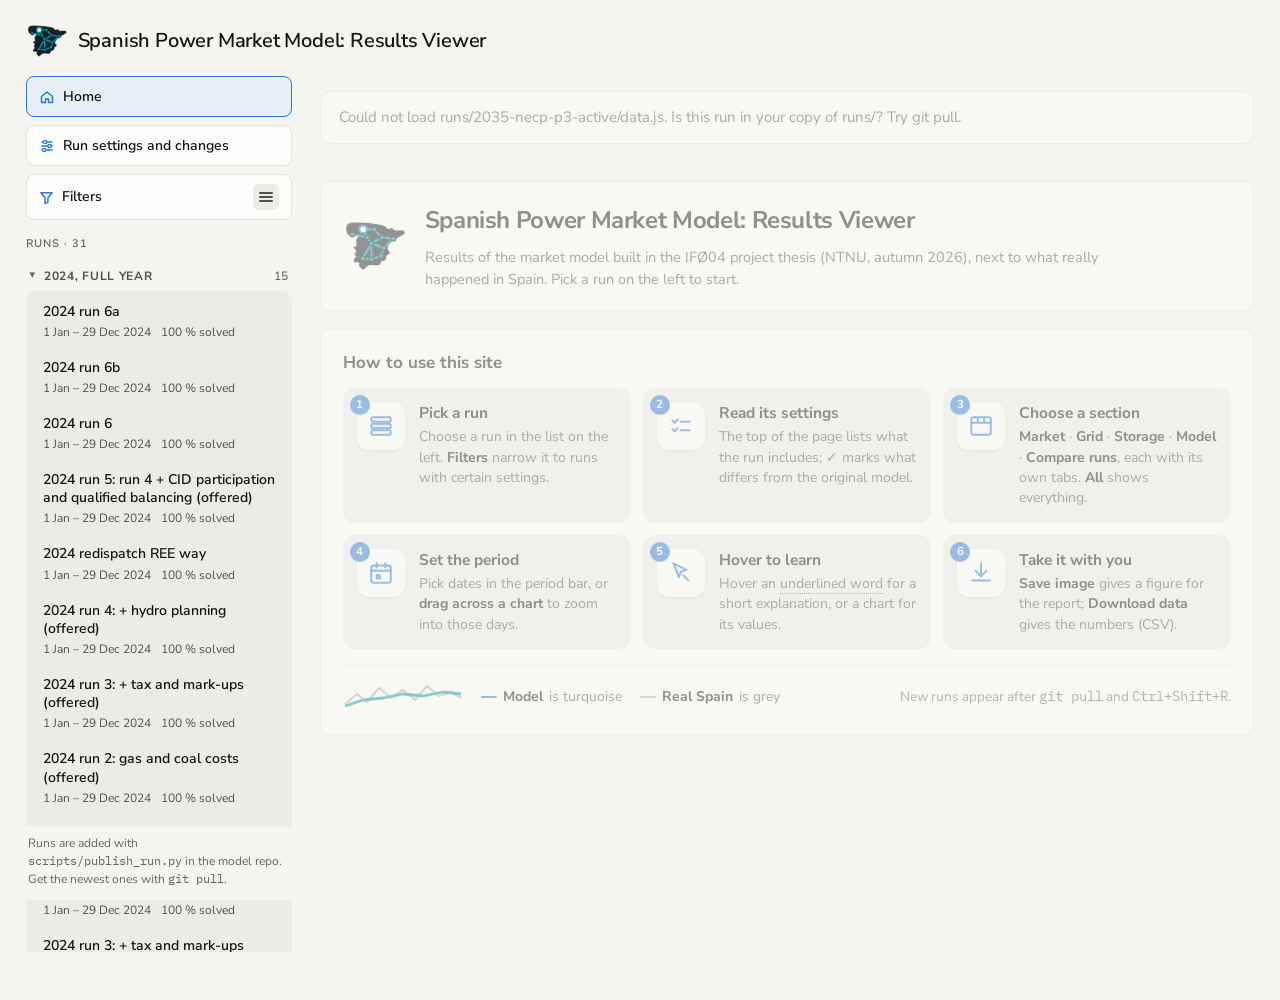
==== index.html @ ea1b5c65 "Balancing vs REE moves to Market > Balancing; the Grid tab becomes 'Redispatch vs REE' The section c" ====
<!doctype html>
<html lang="en">
<head>
<meta charset="utf-8">
<meta name="viewport" content="width=device-width, initial-scale=1, viewport-fit=cover">
<title>Spanish Power Market Model: Results Viewer</title>
<link rel="icon" type="image/svg+xml" href="logo.svg">
<link rel="preconnect" href="https://fonts.googleapis.com">
<link rel="preconnect" href="https://fonts.gstatic.com" crossorigin>
<link rel="stylesheet" href="https://fonts.googleapis.com/css2?family=IBM+Plex+Mono:wght@400;500&family=Nunito+Sans:wght@400;500;600;700&display=swap">
<link rel="stylesheet" href="viewer.css">
</head>
<body>
<div class="wrap">
  <header class="topbar">
    <h1><img class="logo" src="logo.svg" alt="" width="42" height="42">Spanish Power Market Model: Results Viewer</h1>
  </header>

  <div class="layout">
    <nav class="runs" aria-label="Runs">
      <button type="button" class="home-btn" id="home-btn" aria-pressed="false"><svg width="16" height="16" viewBox="0 0 16 16" aria-hidden="true"><path d="M2.5 7.5 8 3l5.5 4.5V13a.5.5 0 0 1-.5.5H9.5V10h-3v3.5H3a.5.5 0 0 1-.5-.5Z" fill="none" stroke="currentColor" stroke-width="1.5" stroke-linejoin="round"/></svg>Home</button>
      <button type="button" class="home-btn settings-link" id="settings-btn" aria-pressed="false"><svg width="16" height="16" viewBox="0 0 16 16" aria-hidden="true"><path d="M3 4h10M3 8h10M3 12h10" stroke="currentColor" stroke-width="1.5" stroke-linecap="round"/><circle cx="6" cy="4" r="1.6" fill="var(--surface)" stroke="currentColor" stroke-width="1.3"/><circle cx="10.5" cy="8" r="1.6" fill="var(--surface)" stroke="currentColor" stroke-width="1.3"/><circle cx="5" cy="12" r="1.6" fill="var(--surface)" stroke="currentColor" stroke-width="1.3"/></svg>Run settings and changes</button>
      <details class="run-filters" id="run-filters">
        <summary><span class="rf-icon" aria-hidden="true"><svg width="15" height="15" viewBox="0 0 16 16"><path d="M2 3h12l-4.5 5.5V13l-3 1.5V8.5Z" fill="none" stroke="currentColor" stroke-width="1.6" stroke-linejoin="round"/></svg></span><span class="rf-title">Filters</span><span class="rf-active" id="rf-active"></span><span class="rf-caret" aria-hidden="true"><svg width="18" height="18" viewBox="0 0 18 18"><path d="M3 5h12M3 9h12M3 13h12" stroke="currentColor" stroke-width="2" stroke-linecap="round"/></svg></span></summary>
        <div class="rf-body" id="rf-body"></div>
      </details>
      <h2>Runs · <span id="run-count"></span></h2>
      <div class="run-list" id="run-list"></div>
      <p class="hint">Runs are added with <span class="mono">scripts/publish_run.py</span> in the model repo. Get the newest ones with <span class="mono">git pull</span>.</p>
    </nav>

    <main class="report" id="report">
      <p class="status-note" id="status-note" hidden></p>
      <section class="home" id="home" hidden>
        <div class="card home-hero">
          <img src="logo.svg" alt="" width="64" height="64">
          <div>
            <h2>Spanish Power Market Model: Results Viewer</h2>
            <p>Results of the market model built in the IFØ04 project thesis (NTNU, autumn 2026), next to what really happened in Spain. Pick a run on the left to start.</p>
          </div>
        </div>

        <div class="card home-how">
          <h3>How to use this site</h3>
          <ol class="how-grid">
          <li class="how-step">
            <span class="how-ico"><svg width="26" height="26" viewBox="0 0 24 24" aria-hidden="true" fill="none" stroke="currentColor" stroke-width="1.8" stroke-linecap="round" stroke-linejoin="round"><rect x="3" y="4" width="18" height="4" rx="1.5"/><rect x="3" y="10" width="18" height="4" rx="1.5" fill="currentColor" fill-opacity=".18"/><rect x="3" y="16" width="18" height="4" rx="1.5"/></svg><b>1</b></span>
            <span class="how-txt"><b>Pick a run</b><span>Choose a run in the list on the left. <b>Filters</b> narrow it to runs with certain settings.</span></span>
          </li>
          <li class="how-step">
            <span class="how-ico"><svg width="26" height="26" viewBox="0 0 24 24" aria-hidden="true" fill="none" stroke="currentColor" stroke-width="1.8" stroke-linecap="round" stroke-linejoin="round"><path d="m4 7 2 2 3-3"/><path d="M12 8h8"/><path d="m4 15 2 2 3-3"/><path d="M12 16h8"/></svg><b>2</b></span>
            <span class="how-txt"><b>Read its settings</b><span>The top of the page lists what the run includes; ✓ marks what differs from the original model.</span></span>
          </li>
          <li class="how-step">
            <span class="how-ico"><svg width="26" height="26" viewBox="0 0 24 24" aria-hidden="true" fill="none" stroke="currentColor" stroke-width="1.8" stroke-linecap="round" stroke-linejoin="round"><rect x="3" y="4" width="18" height="16" rx="2"/><path d="M3 9h18"/><path d="M9 4v5"/><path d="M15 4v5"/></svg><b>3</b></span>
            <span class="how-txt"><b>Choose a section</b><span><b>Market</b> · <b>Grid</b> · <b>Storage</b> · <b>Model</b> · <b>Compare runs</b>, each with its own tabs. <b>All</b> shows everything.</span></span>
          </li>
          <li class="how-step">
            <span class="how-ico"><svg width="26" height="26" viewBox="0 0 24 24" aria-hidden="true" fill="none" stroke="currentColor" stroke-width="1.8" stroke-linecap="round" stroke-linejoin="round"><rect x="3" y="5" width="18" height="16" rx="2"/><path d="M3 10h18M8 3v4M16 3v4"/><path d="M8 14h3v3H8z" fill="currentColor" fill-opacity=".25"/></svg><b>4</b></span>
            <span class="how-txt"><b>Set the period</b><span>Pick dates in the period bar, or <b>drag across a chart</b> to zoom into those days.</span></span>
          </li>
          <li class="how-step">
            <span class="how-ico"><svg width="26" height="26" viewBox="0 0 24 24" aria-hidden="true" fill="none" stroke="currentColor" stroke-width="1.8" stroke-linecap="round" stroke-linejoin="round"><path d="M5 3l12 6-5 2-2 5z" fill="currentColor" fill-opacity=".18"/><path d="M14 14l5 5"/></svg><b>5</b></span>
            <span class="how-txt"><b>Hover to learn</b><span>Hover an <span class="term">underlined word</span> for a short explanation, or a chart for its values.</span></span>
          </li>
          <li class="how-step">
            <span class="how-ico"><svg width="26" height="26" viewBox="0 0 24 24" aria-hidden="true" fill="none" stroke="currentColor" stroke-width="1.8" stroke-linecap="round" stroke-linejoin="round"><path d="M12 3v12"/><path d="m7 10 5 5 5-5"/><path d="M4 19h16"/></svg><b>6</b></span>
            <span class="how-txt"><b>Take it with you</b><span><b>Save image</b> gives a figure for the report; <b>Download data</b> gives the numbers (CSV).</span></span>
          </li>
          </ol>
          <div class="how-foot">
            <div class="how-key">
              <svg width="120" height="34" viewBox="0 0 120 34" aria-hidden="true"><polyline points="2,24 14,14 24,22 36,8 48,18 60,10 72,20 84,6 96,16 108,12 118,18" fill="none" stroke="var(--real)" stroke-width="2.2" stroke-linejoin="round"/><polyline points="2,26 20,20 40,18 60,14 80,16 100,12 118,14" fill="none" stroke="var(--model)" stroke-width="2.8" stroke-linejoin="round"/></svg>
              <span><i class="sw-line" style="background:var(--model)"></i><b>Model</b> is turquoise</span>
              <span><i class="sw-line" style="background:var(--real)"></i><b>Real Spain</b> is grey</span>
            </div>
            <p class="how-new">New runs appear after <span class="mono">git pull</span> and <span class="mono">Ctrl+Shift+R</span>.</p>
          </div>
        </div>

      </section>
      <section class="settings-view" id="settings-view" hidden><iframe id="settings-frame" title="Run settings and changes"></iframe></section>
      <section class="card run-head" id="run-head"></section>
      <div class="sticky-bar">
        <nav class="tabs" aria-label="Report sections" id="tabs"></nav>
        <section class="period" id="period" aria-label="Time period shown"></section>
      </div>
      <section class="kpis" id="kpis" aria-label="Headline numbers" data-tabs="overview price mix status"></section>

      <section class="card" id="sec-price" role="tabpanel" data-tabs="overview price">
        <div class="sec-head">
          <div>
            <h3>Price</h3>
          </div>
          <div class="controls">
            <div class="seg show-toggle" role="group" aria-label="Lines shown" id="price-show"></div>
            <div class="seg" role="group" aria-label="Model market stage" id="price-stage"></div>
            <div class="seg" role="group" aria-label="Time resolution" id="price-res"></div>
          </div>
        </div>
        <div class="legend" id="price-legend"></div>
        <div class="chart" id="price-chart"></div>
        <p class="fineprint" id="price-note"></p>
      </section>

      <section class="card" id="sec-setter" role="tabpanel" data-tabs="overview price">
        <div class="sec-head">
          <div>
            <h3>Who sets the price</h3>
            <p>Share of the hours in which each type of plant was the marginal unit. Reservoir hydro sets it at its water value, storage at the value of its stored energy, the others at their bid (cost plus mark-up).</p>
          </div>
          <div class="controls">
            <div class="seg" role="group" aria-label="Market stage for the price setter" id="setter-stage"></div>
          </div>
        </div>
        <div class="table-wrap"><table id="setter-table"></table></div>
        <p class="fineprint" id="setter-note"></p>
      </section>

      <section class="card" id="sec-mix" role="tabpanel" data-tabs="overview mix">
        <div class="sec-head">
          <div>
            <h3>Generation mix</h3>
            <p>Energy per technology. Market stages are compared with OMIE's day-ahead programme (the plan), the redispatch with ENTSO-E's measured generation (what plants really produced). "Compare with" switches the real data.</p>
          </div>
          <div class="controls">
            <div class="seg" role="group" aria-label="Model stage for the mix" id="mix-stage"></div>
            <div class="seg" role="group" aria-label="Time resolution for the mix" id="mix-res"></div>
            <span class="ctl-label" id="mix-ref-label">Compare with</span>
            <div class="seg" role="group" aria-label="Real data to compare with" id="mix-ref"></div>
          </div>
        </div>
        <div class="mix-grid">
          <div>
            <div class="legend" id="stack-legend"></div>
            <div class="stack-pair">
              <div><div class="stack-title st-model" id="stack-model-title">Model</div><div class="chart" id="stack-model"></div></div>
              <div><div class="stack-title st-real" id="stack-real-title">Real</div><div class="chart" id="stack-real"></div></div>
            </div>
          </div>
          <div>
            <div class="table-wrap"><table id="mix-table"></table></div>
            <p class="fineprint" id="mix-note"></p>
          </div>
          <div>
            <div class="legend" id="mix-legend"></div>
            <div class="small-multiples" id="mix-sm"></div>
          </div>
        </div>
      </section>

      <section class="card" id="sec-status" role="tabpanel" data-tabs="overview status">
        <div class="sec-head">
          <div>
            <h3>Redispatch: hours that did not solve</h3>
            <p>Every hour where the redispatch found no solution, with why it stopped and what the market looked like in that hour. Click a row to see the grid in that hour.</p>
          </div>
        </div>
        <div class="status-grid">
          <div id="fail-list"></div>
          <div class="rate-list" id="rates"></div>
        </div>
      </section>

      <section class="card" id="sec-esios-intro" data-real role="tabpanel" data-tabs="overview esios">
        <div class="sec-head">
          <div>
            <h3 class="pv-title">REE (e·sios): what the grid operator really did</h3>
            <p>Red Eléctrica's own data for the stage after the market, from its e·sios platform: redispatch for grid security, the real counterpart of the model's redispatch. The balancing markets are compared under Market → Balancing. Spanish peninsula, 2024; the data is downloaded with esios_download/fetch_esios.py (model repo) and built into reference/esios_2024.js by tools/build_esios.py.</p>
          </div>
        </div>
      </section>

      <section class="card" id="sec-rd" data-real role="tabpanel" data-tabs="overview esios">
        <div class="sec-head">
          <div>
            <h3>Redispatch: model vs what REE really did</h3>
            <p>How much the grid stage turned plants up and down, next to REE's own redispatch for grid security (e·sios). REE acts on the day-ahead programme and starts plants, mostly gas, where the grid needs them; the model acts on its balancing schedule.</p>
          </div>
        </div>
        <div class="legend" id="rd-legend"></div>
        <div id="rd-charts"></div>
        <div class="table-wrap pv-gap"><table id="rd-table"></table></div>
        <p class="fineprint" id="rd-cost-note"></p>
        <h4 class="rd-h4">Extra cost of redispatch</h4>
        <div class="chart" id="rd-cost-chart"></div>
        <h4 class="rd-h4">Why the difference?</h4>
        <div id="rd-why"></div>
        <p class="fineprint" id="rd-why-note"></p>
        <p class="fineprint">Pooled to match the model's single redispatch stage: REE's technical constraints after the day-ahead market (phase I turns plants up or down for grid security, phase II rebalances) plus real-time constraints, Spanish peninsula, from e·sios (volumes 701–704, 720, 721; costs 1373–1376, 1723, 1724). REE pays what goes up its own bid including start-up costs, and refunds what goes down at its bid or the day-ahead price (P.O. 3.2, P.O. 14.4); the cost is the extra cost over the market, paid by consumers. Model: redispatch minus balancing over all units except the border flows, valued at the model's marginal costs; it includes grid losses, and failed redispatch hours have no value.</p>
      </section>

      <section class="card" id="sec-grid" role="tabpanel" data-tabs="overview grid">
        <div class="sec-head">
          <div>
            <h3>Grid: how full each line is</h3>
            <p>Every line in the model's grid, drawn straight between its substations and coloured by its loading in the redispatch. Thick lines are 400 kV, thin lines 220 kV and below, dashed lines go to France or Portugal, squares are transformers. Use "Show" to pick what is drawn.</p>
          </div>
          <div class="controls">
            <div class="seg" role="group" aria-label="What the colour shows" id="grid-mode"></div>
            <span class="ctl-label">Map</span>
            <div class="seg" role="group" aria-label="Map style" id="grid-style"></div>
          </div>
        </div>
        <div class="grid-hour" id="grid-hour" hidden></div>
        <div class="map-search"><input type="search" id="grid-search" list="grid-search-list" autocomplete="off" placeholder="Search a line, transformer or substation, e.g. TR_65a15878 or ES00744" aria-label="Search lines, transformers and substations"><datalist id="grid-search-list"></datalist></div>
        <div class="legend" id="grid-legend"></div>
        <div class="grid-wrap">
          <div>
            <div class="map" id="grid-map"></div>
            <p class="map-hint">Drag to move. Zoom with + and −, a double-click, or Ctrl + scroll. Hover a line for details.</p>
          </div>
          <div class="grid-side">
            <h4 id="grid-top-title">Most loaded</h4>
            <div class="table-wrap"><table id="grid-top"></table></div>
          </div>
        </div>
        <div class="grid-table">
          <div class="gt-head"><h4>Lines and transformers</h4><span id="grid-table-count"></span></div>
          <div class="table-wrap gt-scroll"><table id="grid-table"></table></div>
          <p class="map-hint">Click a column to sort, a row to show it on the map. The list follows the Show buttons and the search box.</p>
        </div>
        <p class="fineprint">Basemap: Natural Earth (outlines, shaded relief, public domain) and es-atlas (communities, provinces). Loading is the flow divided by the line's limit in the model. Where a corridor has several circuits, the most loaded circuit counts. Hours where the redispatch failed have no flows and are left out of the maximum and the hour counts.</p>
      </section>

      <section class="card" id="sec-plants" role="tabpanel" data-tabs="overview plants">
        <div class="sec-head">
          <div>
            <h3>Power plants</h3>
            <p>Every real power plant in the model at its substation, coloured by fuel. Units of the same fuel at one substation are one circle; the circle's area shows the MW you pick.</p>
          </div>
          <div class="controls">
            <div class="seg" role="group" aria-label="What the circle size shows" id="plant-size"></div>
            <div class="seg" role="group" aria-label="Period or one hour" id="plant-time"></div>
            <span class="ctl-label">Map</span>
            <div class="seg" role="group" aria-label="Map style" id="plant-style"></div>
          </div>
        </div>
        <div class="grid-hour" id="plant-hour" hidden></div>
        <div class="map-search"><input type="search" id="plant-search" list="plant-search-list" autocomplete="off" placeholder="Search a plant or substation, e.g. Almaraz or Aboño" aria-label="Search power plants"><datalist id="plant-search-list"></datalist></div>
        <div class="legend" id="plant-legend"></div>
        <div class="grid-wrap">
          <div>
            <div class="map" id="plant-map"></div>
            <p class="map-hint">Click a fuel above to hide or show it. Drag to move; zoom with + and −, a double-click, or Ctrl + scroll.</p>
          </div>
          <div class="grid-side">
            <h4 id="plant-top-title">Largest plants</h4>
            <div class="table-wrap"><table id="plant-top"></table></div>
          </div>
        </div>
        <p class="fineprint">Real vs model uses ENTSO-E's measured output per unit, matched to the model's plants in <code>entsoe_unit_crosswalk.csv</code>; plants ENTSO-E reports only in part are left out. Output and change are from the redispatch; "Redispatch change" is redispatch output minus balancing output, so it shows what the grid stage changed. Hydro includes pumped storage (pumping is not counted as output). Not shown: the model's industrial CHP, waste and mini-hydro blocks (spread over 100 substations, so not at real locations). Failed redispatch hours are left out of averages.</p>
      </section>

      <section class="card" id="sec-flex" role="tabpanel" data-tabs="overview flex">
        <div class="sec-head">
          <div>
            <h3>Trading margin: what a storage unit could earn on this run's prices</h3>
            <p>For every day, the best plan for one storage unit that charges in the cheapest hours and discharges in the most expensive ones, worked out on this run's model day-ahead price or, if you pick it, OMIE's real one for the same days. It is an upper bound for that price: the unit knows the whole day's prices in advance, does not move the price and trades the day-ahead only. Whether that margin pays for building the unit is on the Investment case tab.</p>
          </div>
          <div class="controls">
            <div class="seg" role="group" aria-label="Prices" id="flex-prices"></div>
            <div class="seg" role="group" aria-label="Storage unit" id="flex-asset"></div>
          </div>
        </div>
        <div class="flex-params" id="flex-params"></div>
        <div class="kpis flex-kpis" id="flex-kpis"></div>
        <p class="flex-margin" id="flex-margin"></p>
        <h4 class="flex-h4" id="flex-price-h">Model price and when the unit trades</h4>
        <div class="legend" id="flex-price-legend"></div>
        <div class="chart" id="flex-price-chart"></div>
        <h4 class="flex-h4">Trading margin per day</h4>
        <div class="legend" id="flex-legend"></div>
        <div class="chart" id="flex-chart"></div>
        <h4 class="flex-h4">When it charges and discharges</h4>
        <p class="fineprint flex-sub">Share of days the unit charges (below the line) or discharges (above) in each hour of the day.</p>
        <div class="flex-profiles" id="flex-profiles"></div>
        <h4 class="flex-h4">Per month</h4>
        <div class="table-wrap"><table id="flex-table"></table></div>
        <h4 class="flex-h4">How it decides</h4>
        <div class="flex-explain" id="flex-explain"></div>
        <h4 class="flex-h4">What the settings mean</h4>
        <div class="flex-terms" id="flex-terms"></div>
        <p class="fineprint" id="flex-note"></p>
      </section>

      <section class="card" id="sec-invest" role="tabpanel" data-tabs="overview invest">
        <div class="sec-head">
          <div>
            <h3>Investment case: does the trading margin pay for building it?</h3>
            <p>The trading margin from the Trading margin tab, set against what the unit costs to build (CAPEX) and to run (OPEX) over its lifetime.</p>
          </div>
          <div class="controls">
            <div class="seg" role="group" aria-label="Prices" id="invest-prices"></div>
            <div class="seg" role="group" aria-label="Storage unit" id="invest-asset"></div>
          </div>
        </div>
        <p class="invest-unit" id="invest-unit"></p>
        <p class="flex-margin"><b>Where the costs come from.</b> TES: PNNL's 2022 storage cost report (molten salt with an electric heater and a steam cycle, 2021 dollars at 0.924 €/$), without a new turbine since Soto de Ribera has one; refurbishing the old turbine is not included (fixed sum 0). Real check: Project Alba in Chile (AES Andes) turns a 560 MW coal plant into molten-salt storage for US$450 M, about two-thirds of this per kW out. Battery: still made-up placeholders. The trading margin of this run's year is assumed to repeat every year of the lifetime (changed by "Margin change" if set).</p>
        <div id="npv-plant"></div>
        <div class="npv-inputs" id="npv-inputs"></div>
        <div class="kpis npv-kpis" id="npv-kpis"></div>
        <p class="npv-cash" id="npv-cash"></p>
        <p class="fineprint flex-sub">Money in or out so far, discounted to today: the investment in year 0, then each year's cash (trading margin − fixed OPEX − variable OPEX). Where it crosses zero, the investment is paid back.</p>
        <div id="npv-chart"></div>
      </section>

      <section class="card" id="sec-compare" role="tabpanel" data-tabs="overview compare">
        <div class="sec-head">
          <div>
            <h3>Compare two runs</h3>
            <p>The run you are viewing (A) next to a second run (B) of your choice, on the days both have. Use the period bar above to look at fewer days.</p>
          </div>
        </div>
        <div class="cmp-pick" id="cmp-pick"></div>
        <div id="cmp-body"></div>
      </section>

      <section class="card" id="sec-trading" role="tabpanel" data-tabs="overview trading">
        <div class="sec-head">
          <div>
            <h3>Traded volume per market stage: model vs real</h3>
            <p>How much is traded after the day-ahead market, stage by stage, in the model and in real Spain. The model trades when a forecast changes; real traders also re-shuffle portfolios and trade on price, which the model has no reason to do.</p>
          </div>
          <div class="controls">
            <div class="seg" role="group" aria-label="Time resolution for the traded volume" id="trade-res"></div>
          </div>
        </div>
        <div class="table-wrap"><table id="pv-traded" class="pv-book"></table></div>
        <p class="fineprint" id="pv-traded-cap"></p>
        <div class="legend pv-gap" id="trade-legend"></div>
        <div class="small-multiples" id="trade-sm"></div>
        <p class="fineprint" id="trade-note"></p>
      </section>

      <section class="card" id="sec-ledger" role="tabpanel" data-tabs="overview balancing">
        <div class="sec-head">
          <div>
            <h3>Balancing: who left the gap, and who covered it</h3>
            <p>After the last trading stage (CID), wind, solar and demand still miss their plan; the balancing stage (BAL) makes other plants cover the gap. In the model only these three sources miss their plan, each with one national forecast change shared by all its units, and plants always follow their schedule. Pick a day, then click an hour to see which plants covered it.</p>
          </div>
        </div>
        <div id="led-body"></div>
      </section>

      <section class="card" id="sec-bal" data-real role="tabpanel" data-tabs="overview balancing">
        <div class="sec-head">
          <div>
            <h3>Balancing: the model's BAL stage vs REE's balancing markets</h3>
            <p>The model's balancing price next to REE's balancing energy prices, and how much balancing energy REE used. Spain has no single balancing price: RR (replacement reserve) is the hourly market closest to the model's BAL stage; aFRR is the automatic reserve.</p>
          </div>
        </div>
        <div class="legend" id="bal-legend"></div>
        <div class="chart" id="bal-chart"></div>
        <div class="legend pv-gap" id="bal-vol-legend"><span><i class="sw-line" style="background:var(--real)"></i>REE (aFRR + mFRR + RR)</span><span><i class="sw-line" style="background:var(--model)"></i>Model, balancing stage</span></div>
        <div id="bal-vol"></div>
        <div class="table-wrap pv-gap"><table id="bal-table"></table></div>
        <div class="table-wrap pv-gap"><table id="imb-table"></table></div>
        <p class="fineprint">REE: e·sios indicators 680–683 (aFRR), 10394/10395 and 676/677 (mFRR; 10386/10387 in December), 1782–1784 (RR), 1338 (net imbalance). Prices are averaged over the hours with activation. Model: the balancing stage's change from the continuous intraday schedule, and the forecast change (load − wind − solar) it covers.</p>
      </section>

      <section class="card" id="sec-stages" role="tabpanel" data-tabs="overview stages">
        <div class="sec-head">
          <div>
            <h3 class="pv-title">Market stages: the model next to the PowerVision paper</h3>
            <p>The overview the PowerVision paper (Koks et al., 2026) gives for Norway, filled in for this model of Spain. Each figure and table keeps the paper's number, so they can be read side by side. These facts are the same for every run, except the order of the market stages and the model version under Model structure, which follow the run you picked. The traded volume per stage (the paper's Table 4) is on the Traded volume tab.</p>
          </div>
        </div>
        <div class="pv-block">
          <h4>Model structure</h4>
          <figure class="pv-fig"><div class="pv-svg-wrap" id="pv-structure"></div><figcaption id="pv-structure-cap"></figcaption></figure>
          <h4 class="pv-gap">Order of the market stages: stage by stage or day by day</h4>
          <figure class="pv-fig"><div class="pv-svg-wrap" id="pv-order"></div><figcaption id="pv-order-cap"></figcaption></figure>
          <dl class="facts pv-gap" id="pv-version"></dl>
        </div>
        <div class="pv-block">
          <h4>Market stages and gate closure</h4>
          <figure class="pv-fig"><div class="table-wrap"><table id="pv-gates" class="pv-book"></table></div><figcaption id="pv-gates-cap"></figcaption></figure>
        </div>
        <div class="pv-block">
          <h4>Wind, solar and load</h4>
          <figure class="pv-fig"><div class="table-wrap"><table id="pv-capacity" class="pv-book"></table></div><figcaption id="pv-capacity-cap"></figcaption></figure>
        </div>
        <div class="pv-block">
          <h4>Data sources and processing</h4>
          <figure class="pv-fig"><div id="pv-sources"></div><figcaption id="pv-sources-cap"></figcaption></figure>
        </div>
        <div class="pv-block">
          <h4>Line and transformer assumptions</h4>
          <figure class="pv-fig"><div class="table-wrap"><table id="pv-lines" class="pv-book"></table></div>
            <div class="table-wrap pv-gap"><table id="pv-trafos" class="pv-book"></table></div><figcaption id="pv-lines-cap"></figcaption></figure>
        </div>
      </section>

    </main>
  </div>
</div>
<!-- map background, the list of published runs, then the viewer itself -->
<script src="reference/basemap.js"></script>
<script src="reference/model_facts.js"></script>
<script src="reference/esios_2024.js"></script>
<script src="reference/price_setter_2024.js"></script>
<script src="runs/manifest.js"></script>
<script src="viewer.js"></script>
</body>
</html>
---- viewer.css ----
/* Results viewer for the Spain power-market model. Tokens first, light and dark. */
html, body { margin: 0; }
[hidden] { display: none !important; }
img { max-width: 100%; }
/* Layout: run list on the left, the selected run's report on the right; stacks to one column on phones.
   Model = blue, real (OMIE) = neutral ink, failed AC hours = status red. */
:root {
  --page: #f4f4f1;
  --surface: #fcfcfb;
  --surface-2: #ecebe6;
  --ink: #141413;
  --ink-2: #52514e;
  --muted: #66645e;
  --grid: #ecebe5;
  --axis: #c3c2b7;
  --hair: rgba(11, 11, 11, 0.10);
  --model: #0097a7;   /* model results: turquoise, unlike any plant-type colour */
  --real: #b3b2ac;
  --accent: #2a78d6;  /* links, focus and the open tab */
  --critical: #d03b3b;
  --good: #0c7a0c;
  --cell-ok: #d9d8d1;
  --note-bg: #fbf1d9;
  --note-ink: #6b4a00;
  --sel-bg: #141413;
  --sel-ink: #fcfcfb;
  --cat-1: #2a78d6; --cat-2: #eb6834; --cat-3: #1baf7a; --cat-4: #eda100;
  --cat-5: #e87ba4; --cat-6: #008300; --cat-7: #4a3aa7; --cat-8: #e34948;
  --ld-0: #d6d5ce; --ld-1: #9ec5f4; --ld-2: #5598e7; --ld-3: #256abf; --ld-4: #0d366b;
  --land: #ecebe5; --coast: #c9c8c0; --sea: #f7f8f9;
  --mp-sea: #e3edf3; --mp-land: #faf9f4; --mp-land2: #eeede7; --mp-coast: #a7b7c0; --mp-reg: #8e8b82;
  --mp-prov: #d6d3ca; --mp-label: #4f4c46; --mp-halo: #faf9f4; --mp-tsea: #d3e4ec; --mp-tland: #eef0e0;
  --relief-blend: multiply; --relief-op: 0.85; --soto: #c2410c; --mp-sel: #141413;
  --buy: #0f8f86; --sell: #c2410c;   /* storage: charges (buys) and discharges (sells); blue stays the model */
  --font-ui: "Avenir Next", Avenir, "Nunito Sans", system-ui, -apple-system, "Segoe UI", sans-serif;   /* Avenir where installed (Mac); Nunito Sans (Google Fonts) is the free stand-in */
  --font-mono: "IBM Plex Mono", ui-monospace, Consolas, monospace;
}
@media (prefers-color-scheme: dark) {
  :root:not([data-theme="light"]) {
    --page: #0f0f0e; --surface: #1a1a19; --surface-2: #262624; --ink: #f2f1ec; --ink-2: #c3c2b7;
    --muted: #a3a19a; --grid: #262624; --axis: #4a4944; --hair: rgba(255, 255, 255, 0.10);
    --model: #26c6da; --real: #75746e; --accent: #3987e5; --critical: #d03b3b; --good: #0ca30c; --cell-ok: #34342f;
    --note-bg: #33290f; --note-ink: #f0c96e; --sel-bg: #f2f1ec; --sel-ink: #141413;
    --cat-1: #3987e5; --cat-2: #d95926; --cat-3: #199e70; --cat-4: #c98500;
    --cat-5: #d55181; --cat-6: #008300; --cat-7: #9085e9; --cat-8: #e66767;
    --ld-0: #3d3d39; --ld-1: #1c5cab; --ld-2: #3987e5; --ld-3: #86b6ef; --ld-4: #cde2fb;
    --land: #22221f; --coast: #3e3d39; --sea: #161615;
    --mp-sea: #121a1f; --mp-land: #212426; --mp-land2: #1a1c1e; --mp-coast: #3a4a52; --mp-reg: #626a70;
    --mp-prov: #33393d; --mp-label: #c3cad0; --mp-halo: #15191b; --mp-tsea: #0f171c; --mp-tland: #262922;
    --relief-blend: overlay; --relief-op: 0.75; --soto: #fb923c; --mp-sel: #f2f1ec; --buy: #2bb3a8; --sell: #fb923c;
    color-scheme: dark;
  }
}
:root[data-theme="dark"] {
  --page: #0f0f0e; --surface: #1a1a19; --surface-2: #262624; --ink: #f2f1ec; --ink-2: #c3c2b7;
  --muted: #a3a19a; --grid: #262624; --axis: #4a4944; --hair: rgba(255, 255, 255, 0.10);
  --model: #26c6da; --real: #75746e; --accent: #3987e5; --critical: #d03b3b; --good: #0ca30c; --cell-ok: #34342f;
  --note-bg: #33290f; --note-ink: #f0c96e; --sel-bg: #f2f1ec; --sel-ink: #141413;
  --cat-1: #3987e5; --cat-2: #d95926; --cat-3: #199e70; --cat-4: #c98500;
  --cat-5: #d55181; --cat-6: #008300; --cat-7: #9085e9; --cat-8: #e66767;
  --ld-0: #3d3d39; --ld-1: #1c5cab; --ld-2: #3987e5; --ld-3: #86b6ef; --ld-4: #cde2fb;
  --land: #22221f; --coast: #3e3d39; --sea: #161615;
  --mp-sea: #121a1f; --mp-land: #212426; --mp-land2: #1a1c1e; --mp-coast: #3a4a52; --mp-reg: #626a70;
  --mp-prov: #33393d; --mp-label: #c3cad0; --mp-halo: #15191b; --mp-tsea: #0f171c; --mp-tland: #262922;
  --relief-blend: overlay; --relief-op: 0.75; --soto: #fb923c; --mp-sel: #f2f1ec; --buy: #2bb3a8; --sell: #fb923c;
  color-scheme: dark;
}

* { box-sizing: border-box; }
body { background: var(--page); color: var(--ink); font-family: var(--font-ui); font-size: 15px; line-height: 1.5; }
/* full window width; charts redraw to the new width (ResizeObserver in viewer.js) */
.wrap { margin: 0 auto; padding-inline: clamp(16px, 2vw, 40px); padding-block: 20px 48px; }
h1, h2, h3 { text-wrap: balance; margin: 0; }
.mono { font-family: var(--font-mono); }
button { font: inherit; color: inherit; }
:focus-visible { outline: 2px solid var(--accent); outline-offset: 2px; }

.topbar { display: flex; flex-wrap: wrap; align-items: baseline; gap: 8px 14px; margin-bottom: 14px; }
.topbar h1 { display: flex; align-items: center; gap: 10px; font-size: 20px; font-weight: 600; letter-spacing: -0.01em; }
.topbar .logo { flex: none; display: block; }
.topbar .sub { color: var(--ink-2); }
.draft-chip { font-size: 11px; font-weight: 600; letter-spacing: 0.08em; text-transform: uppercase; padding: 2px 8px; border-radius: 4px; background: var(--note-bg); color: var(--note-ink); }
.draft-note { background: var(--note-bg); color: var(--note-ink); border-radius: 6px; padding: 10px 14px; margin-bottom: 20px; max-width: 80ch; }

.layout { display: grid; grid-template-columns: 270px minmax(0, 1fr); gap: 24px; align-items: start; }
/* the run list stays on screen while the report scrolls */
.layout > .runs { position: sticky; top: 12px; max-height: calc(100vh - 24px); overflow-y: auto; padding-right: 4px; padding-bottom: 130px; scrollbar-width: thin; }
@media (max-width: 860px) { .layout { grid-template-columns: minmax(0, 1fr); } .layout > .runs { position: static; max-height: 45vh; padding-bottom: 0; } .runs .hint { position: static !important; width: auto !important; } }

/* run list */
.runs h2 { font-size: 11px; font-weight: 600; letter-spacing: 0.08em; text-transform: uppercase; color: var(--muted); margin-bottom: 8px; }
.run-list { display: grid; gap: 10px; }
/* a folding group of runs; the open run is a white box with a blue bar, like the open tab */
.run-group summary { display: flex; align-items: center; gap: 8px; cursor: pointer; list-style: none; padding: 6px 4px;
  font-size: 12px; font-weight: 700; letter-spacing: 0.06em; text-transform: uppercase; color: var(--ink-2); }
.run-group summary::-webkit-details-marker { display: none; }
.run-group summary::before { content: "▸"; font-size: 11px; color: var(--muted); }
.run-group[open] summary::before { content: "▾"; }
.run-group .rg-n { margin-left: auto; font-weight: 500; letter-spacing: 0; color: var(--muted); }
.rg-list { display: grid; gap: 2px; padding: 4px; border-radius: 10px; background: var(--surface-2); }
.run-item { text-align: left; width: 100%; background: transparent; border: 1px solid transparent; border-left: 3px solid transparent; border-radius: 7px;
  padding: 7px 10px; cursor: pointer; display: grid; gap: 2px; }
.run-item:hover { background: color-mix(in srgb, var(--surface) 60%, transparent); }
.run-item[aria-current="true"] { background: var(--surface); border-color: var(--hair); border-left-color: var(--accent); box-shadow: 0 1px 3px rgba(0, 0, 0, 0.12); }
.run-item[aria-current="true"] .meter { background: rgba(127, 127, 127, 0.35); }
.run-item[aria-current="true"] .meter span { background: var(--sel-ink); }
.run-item:disabled { cursor: default; opacity: 0.6; border-style: dashed; background: transparent; }
.ri-name { font-weight: 600; font-size: 14px; line-height: 1.3; }
.ri-meta { font-size: 12px; color: var(--ink-2); display: flex; flex-wrap: wrap; gap: 2px 10px; }
.meter { height: 4px; border-radius: 2px; background: var(--surface-2); overflow: hidden; }
.meter span { display: block; height: 100%; background: var(--ink-2); border-radius: 2px; }
/* Home button above Filters */
.home-btn { display: flex; align-items: center; gap: 8px; width: 100%; margin-bottom: 8px; padding: 9px 12px; border: 1px solid var(--hair);
  border-radius: 8px; background: var(--surface); font-size: 14px; font-weight: 600; cursor: pointer; color: var(--ink); text-align: left; }
.home-btn svg { color: var(--accent); }
.home-btn:hover { background: var(--surface-2); }
.report.settings-on > :not(#settings-view):not(#status-note) { display: none !important; }
.settings-view { min-width: 0; }
.settings-view iframe { display: block; width: 100%; min-height: 70vh; border: 0; background: transparent; }
.home-btn[aria-pressed="true"] { border-color: var(--accent); background: color-mix(in srgb, var(--accent) 10%, var(--surface)); }
/* the home page replaces the run report while it is open */
.report.home-on > :not(#home):not(#status-note) { display: none !important; }
.home { display: grid; gap: 18px; }
.home-hero { display: flex; align-items: center; gap: 18px; }
.home-hero h2 { font-size: 24px; font-weight: 700; letter-spacing: -0.015em; }
.home-hero p { margin: 4px 0 0; color: var(--ink-2); max-width: 75ch; }
.home h3 { font-size: 17px; font-weight: 700; margin-bottom: 6px; }
.home p { margin: 8px 0 0; color: var(--ink-2); font-size: 14.5px; line-height: 1.55; }
.home b { color: var(--ink); }
/* how-to steps: numbered tiles with an icon each */
.how-grid { list-style: none; margin: 12px 0 0; padding: 0; display: grid; grid-template-columns: repeat(3, minmax(0, 1fr)); gap: 12px; }
@media (max-width: 1100px) { .how-grid { grid-template-columns: repeat(2, minmax(0, 1fr)); } }
@media (max-width: 640px) { .how-grid { grid-template-columns: minmax(0, 1fr); } }
.how-step { display: flex; gap: 14px; align-items: flex-start; padding: 14px; border-radius: 12px; background: var(--surface-2); }
.how-ico { position: relative; flex: none; display: grid; place-items: center; width: 48px; height: 48px; border-radius: 12px;
  background: var(--surface); color: var(--accent); box-shadow: 0 1px 3px rgba(0, 0, 0, 0.10); }
.how-ico b { position: absolute; top: -7px; left: -7px; display: grid; place-items: center; width: 20px; height: 20px; border-radius: 50%;
  background: var(--accent); color: #fff; font-size: 11.5px; font-weight: 700; }
.how-txt { display: grid; gap: 3px; font-size: 14px; line-height: 1.45; color: var(--ink-2); }
.how-txt > b { font-size: 15.5px; color: var(--ink); }
.how-foot { display: flex; flex-wrap: wrap; align-items: center; justify-content: space-between; gap: 10px 24px; margin-top: 16px; padding-top: 14px; border-top: 1px solid var(--grid); }
.how-key { display: flex; flex-wrap: wrap; align-items: center; gap: 8px 18px; font-size: 14px; color: var(--ink-2); }
.how-key span { display: inline-flex; align-items: center; gap: 6px; }
.home p.how-new { margin: 0; font-size: 13.5px; color: var(--muted); }
/* at the bottom of the left column (bottom left of the window), always in view */
.runs .hint { position: fixed; bottom: 0; left: clamp(16px, 2vw, 40px); width: 266px; z-index: 6; font-size: 12px; color: var(--muted); margin: 0; padding: 8px 2px 12px; background: var(--page); border-top: 1px solid var(--grid); }
/* run filters: model changes per run (meta.features) */
.run-filters { background: var(--surface); border: 1px solid var(--hair); border-radius: 8px; margin-bottom: 16px; }
/* "Filters": looks like a button, with a funnel and a ▸/▾ that shows it opens */
.run-filters summary { display: flex; align-items: center; gap: 8px; padding: 9px 12px; cursor: pointer; list-style: none; border-radius: 8px; color: var(--ink); }
.run-filters summary::-webkit-details-marker { display: none; }
.run-filters summary:hover { background: var(--surface-2); }
.run-filters[open] summary { border-bottom: 1px solid var(--grid); border-radius: 8px 8px 0 0; }
.rf-icon { display: inline-flex; color: var(--accent); }
.rf-title { display: grid; font-size: 14px; font-weight: 600; line-height: 1.25; }
.rf-title small { font-size: 12px; font-weight: 400; color: var(--muted); }
.rf-caret { margin-left: auto; display: inline-flex; align-items: center; justify-content: center; width: 26px; height: 26px; border-radius: 6px;
  background: var(--surface-2); color: var(--ink-2); }
/* the burger turns blue on hover and while the filters are open */
.run-filters summary:hover .rf-caret, .run-filters[open] .rf-caret { background: var(--accent); color: #fff; }
.rf-active { text-transform: none; letter-spacing: 0; font-weight: 500; color: var(--ink-2); }
.rf-clear { border: 0; background: none; padding: 0; color: var(--accent); cursor: pointer; font-size: 12px; text-decoration: underline; }
.rf-body { display: grid; grid-template-columns: minmax(0, 1fr); gap: 10px; padding: 10px 12px 12px; }
/* each filter in its own bordered box; each choice a bordered button */
.rf-row { display: grid; grid-template-columns: minmax(0, 1fr); gap: 6px; border: 1px solid var(--axis); border-radius: 8px; padding: 8px 9px 9px; background: var(--surface); }
.rf-label { font-size: 12.5px; font-weight: 600; color: var(--ink); }
.seg.rf-seg { background: none; padding: 0; gap: 4px; }
.seg.rf-seg button { border: 1px solid var(--hair); background: var(--surface-2); border-radius: 6px; }
.seg.rf-seg button[aria-pressed="true"] { border-color: var(--accent); background: color-mix(in srgb, var(--accent) 12%, var(--surface)); color: var(--ink); font-weight: 600; box-shadow: none; }
/* filter choices wrap onto a second line instead of being cut off */
.rf-seg { display: flex; flex-wrap: wrap; gap: 2px; width: 100%; min-width: 0; }
.rf-seg button { flex: 1 1 auto; padding: 3px 7px; font-size: 12.5px; white-space: nowrap; }
.rf-seg button:disabled { opacity: 0.4; cursor: default; }
.rf-n { margin-left: 4px; font-size: 10px; color: var(--muted); font-variant-numeric: tabular-nums; }
.ri-tags { display: flex; flex-wrap: wrap; gap: 4px; }
.ri-tag { font-size: 11px; line-height: 1.5; padding: 0 6px; border-radius: 4px; background: var(--surface-2); color: var(--ink-2); }
.run-item[aria-current="true"] .ri-tag { background: rgba(127, 127, 127, 0.3); color: inherit; }
.rf-empty { font-size: 12px; color: var(--muted); margin: 0; padding: 8px 2px; }

/* report */
.report { display: grid; gap: 22px; min-width: 0; }
.card { background: var(--surface); border: 1px solid var(--hair); border-radius: 10px; padding: 20px 22px; min-width: 0; }
.run-head { display: grid; gap: 10px; }
.run-head h2 { font-size: 24px; font-weight: 600; letter-spacing: -0.015em; }
.run-head .note { color: var(--ink-2); max-width: 75ch; margin: 0; }
.facts { display: grid; grid-template-columns: repeat(auto-fit, minmax(170px, 1fr)); gap: 10px 18px; margin: 4px 0 0; }
.facts div { min-width: 0; }
.facts dt { font-size: 11px; letter-spacing: 0.06em; text-transform: uppercase; color: var(--muted); }
.facts dd { margin: 1px 0 0; overflow-wrap: anywhere; }
/* the run's settings: one clear line each, ✓ where it differs from the original model */
.settings-box { background: var(--surface); padding: 2px 0 4px; }
.settings-box h3 { font-size: 13px; font-weight: 600; letter-spacing: 0.06em; text-transform: uppercase; color: var(--muted); margin: 0 0 8px; }
.settings { list-style: none; margin: 0; padding: 0; display: grid; gap: 5px; max-width: 110ch; }
.settings li { display: flex; gap: 8px; align-items: baseline; font-size: 14.5px; line-height: 1.45; }
.settings .s-mark { flex: none; width: 14px; font-weight: 700; color: var(--good); text-align: center; }
.settings li.off .s-mark { color: var(--muted); }
.settings .s-name { font-weight: 600; color: var(--ink); }
.settings .s-val { color: var(--ink-2); }
.scenario-flag { display: flex; align-items: center; gap: 6px; margin: 0; padding: 7px 12px; border-radius: 8px; background: var(--note-bg); color: var(--note-ink); font-size: 14px; }
.tech-note p { font-size: 13px; color: var(--muted); }
/* a run replaced by a newer one (e.g. 2035 runs with the wrong EMPIRE period) */
.scenario-flag.old-flag { flex-wrap: wrap; background: color-mix(in srgb, var(--critical) 12%, var(--surface)); color: var(--ink); }
.run-item.ri-old { opacity: 0.6; }
.run-item.ri-old[aria-current="true"] { opacity: 1; }
.flag { display: inline-flex; align-items: center; gap: 5px; font-size: 12px; padding: 1px 7px; border-radius: 4px; background: var(--note-bg); color: var(--note-ink); }

.kpis { display: grid; grid-template-columns: repeat(auto-fit, minmax(180px, 1fr)); gap: 12px; }
@media (max-width: 1240px) { .kpis { grid-template-columns: repeat(3, minmax(0, 1fr)); } }
@media (max-width: 560px) { .kpis { grid-template-columns: repeat(2, minmax(0, 1fr)); } }
.kpi { background: var(--surface); border: 1px solid var(--hair); border-radius: 10px; padding: 12px 14px; display: grid; gap: 2px; align-content: start; }
.kpi .k-label { font-size: 13px; color: var(--ink-2); }
.kpi .k-value { font-size: 21px; font-weight: 500; letter-spacing: -0.02em; line-height: 1.2; }
.kpi .k-value small { font-size: 14px; font-weight: 500; color: var(--ink-2); letter-spacing: 0; margin-left: 5px; }
.kpi .k-sub { font-size: 13px; color: var(--muted); }
.status { display: inline-flex; align-items: center; gap: 4px; font-size: 12px; font-weight: 500; }
.status svg { flex: none; }

.sec-head { display: flex; flex-wrap: wrap; justify-content: space-between; align-items: flex-end; gap: 10px 16px; margin-bottom: 16px; }
.sec-head h3 { font-size: 16px; font-weight: 600; }
.sec-head p { margin: 3px 0 0; color: var(--ink-2); font-size: 14.5px; max-width: 80ch; }
.controls { display: flex; flex-wrap: wrap; align-items: center; gap: 8px; }
.ctl-label { font-size: 12px; color: var(--muted); margin-left: 4px; }
.seg { display: inline-flex; background: var(--surface-2); border-radius: 7px; padding: 2px; }
.seg button { border: 0; background: transparent; padding: 4px 10px; border-radius: 5px; cursor: pointer; font-size: 13px; color: var(--ink-2); }
.seg button[aria-pressed="true"] { background: var(--surface); color: var(--ink); box-shadow: 0 0 0 1px var(--hair); font-weight: 500; }
.show-toggle button { display: inline-flex; align-items: center; gap: 6px; }
.show-toggle button[aria-pressed="false"] { text-decoration: line-through; opacity: 0.6; }
.show-toggle button[aria-pressed="false"] i { opacity: 0.35; }

.legend { display: flex; flex-wrap: wrap; gap: 4px 16px; font-size: 13px; color: var(--ink-2); margin-bottom: 6px; }
.legend span { display: inline-flex; align-items: center; gap: 6px; }
.sw-line { display: inline-block; flex: none; width: 16px; height: 2px; border-radius: 1px; }
.sw-box { display: inline-block; flex: none; width: 10px; height: 10px; border-radius: 2px; }

.chart { position: relative; width: 100%; }
.chart svg { display: block; overflow: visible; width: 100%; height: auto; max-width: 100%; }
.chart text { font-family: var(--font-ui); font-size: 12px; fill: var(--muted); font-variant-numeric: tabular-nums; }
/* the unit above a chart's y-axis (€/MWh, MW, € per day): larger and darker than the axis numbers */
.chart text.band-legend { font-size: 12.5px; fill: var(--ink-2); }
.chart text.band-legend-title { font-size: 12.5px; fill: var(--muted); }
svg text.y-unit { font-family: var(--font-ui); font-size: 14px; font-weight: 600; fill: var(--ink-2); }
.chart .end-label { font-size: 13px; font-weight: 600; }
.tip { position: absolute; pointer-events: none; background: var(--surface); border: 1px solid var(--hair); box-shadow: 0 4px 14px rgba(0, 0, 0, 0.12); border-radius: 6px; padding: 7px 9px; font-size: 13.5px; line-height: 1.5; white-space: nowrap; z-index: 2; color: var(--ink); }
.tip b { font-weight: 600; }
.tip .row { display: flex; align-items: center; gap: 6px; font-variant-numeric: tabular-nums; }
.tip .row .v { margin-left: auto; padding-left: 12px; }

.mix-grid { display: grid; grid-template-columns: minmax(0, 1fr); gap: 22px; }
.table-wrap { overflow-x: auto; }
table { border-collapse: collapse; width: 100%; font-variant-numeric: tabular-nums; }
th, td { padding: 6px 8px; text-align: right; border-bottom: 1px solid var(--grid); white-space: nowrap; }
th:first-child, td:first-child { text-align: left; }
th { font-size: 12px; font-weight: 500; letter-spacing: 0.04em; text-transform: uppercase; color: var(--muted); }
td .tag { font-size: 11px; color: var(--muted); margin-left: 6px; }
.diffbar { display: inline-block; width: 70px; height: 8px; position: relative; vertical-align: middle; margin-left: 8px; }
.diffbar i { position: absolute; top: 0; height: 8px; border-radius: 2px; background: var(--model); }
.diffbar::before { content: ""; position: absolute; left: 50%; top: -2px; bottom: -2px; width: 1px; background: var(--axis); }
.stack-pair { display: grid; gap: 14px; }
/* a chart's name as a bar across its full width, tinted model or real, so it is clear which chart is which */
.stack-title { display: flex; flex-wrap: wrap; align-items: baseline; gap: 2px 12px; margin: 4px 0 8px; padding: 7px 12px;
  border-radius: 8px; border-left: 6px solid var(--axis); background: var(--surface-2); }
.stack-title.st-model { border-left-color: var(--model); background: color-mix(in srgb, var(--model) 10%, var(--surface)); }
.stack-title.st-real { border-left-color: var(--real); background: color-mix(in srgb, var(--real) 22%, var(--surface)); }
.stack-title .st-main { display: flex; align-items: center; font-size: 18px; font-weight: 700; letter-spacing: -0.01em; line-height: 1.25; }
.stack-title .st-main i { display: none; }
.stack-title .st-sub { font-size: 13px; color: var(--ink-2); }
.ref-note { margin: 0 0 12px; padding: 8px 12px; border-radius: 6px; background: var(--note-bg); color: var(--note-ink); font-size: 13px; max-width: 110ch; }
.ref-note b { font-weight: 600; }
tr.total-row td { border-top: 1px solid var(--axis); font-weight: 600; }
.tip table { border-collapse: collapse; width: auto; }
.tip td, .tip th { border: 0; padding: 1px 0 1px 12px; font-size: 13.5px; text-align: right; text-transform: none; letter-spacing: 0; }
.tip td:first-child, .tip th:first-child { padding-left: 0; text-align: left; }
.tip th { color: var(--muted); font-weight: 500; }
.tip tr.total td { border-top: 1px solid var(--grid); font-weight: 600; padding-top: 3px; }
.small-multiples { display: grid; grid-template-columns: repeat(4, minmax(0, 1fr)); gap: 16px 20px; }
@media (max-width: 1000px) { .small-multiples { grid-template-columns: repeat(2, minmax(0, 1fr)); } }
.sm h4 { margin: 0 0 2px; font-size: 13px; font-weight: 500; display: flex; justify-content: space-between; gap: 8px; }
.sm h4 span { color: var(--muted); font-weight: 400; font-variant-numeric: tabular-nums; }
.fineprint { font-size: 13px; color: var(--muted); margin: 10px 0 0; max-width: 85ch; }

.status-grid { display: grid; grid-template-columns: minmax(0, 1fr) 240px; gap: 20px; align-items: start; }
@media (max-width: 900px) { .status-grid { grid-template-columns: minmax(0, 1fr); } }
/* AC redispatch: failed hours only */
.fail-sum { display: flex; flex-wrap: wrap; gap: 6px; margin-bottom: 8px; }
.fail-scroll { max-height: 480px; max-width: 1100px; }
#fail-table th { white-space: normal; vertical-align: bottom; line-height: 1.25; }
#fail-table td.fail-reason, #fail-table th:nth-child(3) { text-align: left; white-space: normal; }
#fail-table td.fail-reason .mono { font-size: 12px; color: var(--critical); }
.fail-why { display: block; font-size: 12px; color: var(--ink-2); }
.fail-where { display: block; font-size: 13px; color: var(--ink); margin: 2px 0; }
#fail-table tbody tr { cursor: pointer; }
#fail-table tbody tr:hover, #fail-table tbody tr:focus-visible { background: var(--surface-2); }
.fail-none { display: flex; align-items: center; gap: 8px; margin: 0; color: var(--ink-2); }
.rate-list { display: grid; gap: 12px; }
.rate { display: grid; gap: 3px; }
.rate .r-top { display: flex; justify-content: space-between; font-size: 13px; }
.rate .r-top b { font-weight: 600; font-variant-numeric: tabular-nums; }
.rate .r-bar { height: 6px; border-radius: 3px; background: var(--surface-2); overflow: hidden; }
.rate .r-bar span { display: block; height: 100%; background: var(--critical); border-radius: 3px; }
.rate .r-sub { font-size: 12px; color: var(--muted); }

.sticky-bar { position: sticky; top: env(safe-area-inset-top, 0px); z-index: 5; display: grid; gap: 8px;
  background: var(--page); padding-block: 6px; margin-block: -6px; }
/* the menu: a row of sections, then the open section's own tabs as smaller pills */
.tabs { display: grid; gap: 6px; }
.tab-row { display: flex; gap: 2px; overflow-x: auto; scrollbar-width: none; }
.tab-groups { border-bottom: 1px solid var(--grid); }
.tab-groups button { flex: none; background: none; border: 0; border-bottom: 2px solid transparent; margin-bottom: -1px; padding: 8px 14px 7px;
  cursor: pointer; font-size: 15.5px; font-weight: 500; color: var(--ink-2); white-space: nowrap; }
.tab-groups button:hover { color: var(--ink); }
/* the open section: a grey tab (blue underline when it has no tabs of its own) */
.tabs { --strip: color-mix(in srgb, var(--ink) 11%, var(--page)); }
.tab-groups button[aria-selected="true"] { color: var(--ink); background: var(--strip); border-radius: 8px 8px 0 0; border-bottom: 3px solid var(--accent); font-weight: 600; }
/* the open section's tabs: a grey strip joined to the section's grey tab above it, like a folder;
   the open one is a white box */
.tabs:has(.tab-sub) { gap: 0; }
.tabs:has(.tab-sub) .tab-groups { border-bottom: 0; }
.tabs:has(.tab-sub) .tab-groups button[aria-selected="true"] { border-bottom-color: transparent; }
.tab-sub { gap: 4px; padding: 5px; background: var(--strip); border-radius: 10px; }
.tab-sub button { flex: none; border: 1px solid transparent; background: none; border-radius: 7px; padding: 5px 13px;
  cursor: pointer; font-size: 14px; font-weight: 500; color: var(--ink-2); white-space: nowrap; }
.tab-sub button:hover { color: var(--ink); background: color-mix(in srgb, var(--surface) 50%, transparent); }
.tab-sub button[aria-selected="true"] { background: var(--surface); color: var(--ink); font-weight: 600; border-color: var(--hair);
  box-shadow: 0 1px 3px rgba(0, 0, 0, 0.18); }
.tabs small { margin-left: 6px; font-size: 12px; font-weight: 400; color: var(--muted); font-variant-numeric: tabular-nums; }
.period { display: flex; flex-wrap: wrap; align-items: center; gap: 8px 10px;
  background: var(--surface); border: 1px solid var(--hair); border-radius: 10px; padding: 8px 12px; box-shadow: 0 6px 16px -12px rgba(0, 0, 0, 0.35); }
.period .p-label { font-size: 11px; font-weight: 600; letter-spacing: 0.08em; text-transform: uppercase; color: var(--muted); }
.period select { font: inherit; font-size: 13px; color: var(--ink); background: var(--surface-2); border: 0; border-radius: 6px; padding: 4px 6px; }
.period .p-date { display: inline-flex; align-items: center; gap: 6px; font-size: 13px; color: var(--ink-2); }
.period input[type="date"] { font: inherit; font-size: 14px; color: var(--ink); background: var(--surface-2); border: 1px solid var(--hair); border-radius: 6px; padding: 3px 6px; cursor: pointer; color-scheme: light dark; }
/* run B in Compare: the model's blue, dashed */
.sw-dash { background: repeating-linear-gradient(90deg, var(--model) 0 6px, transparent 6px 9px); }
.period .p-count { font-size: 13px; color: var(--ink-2); font-variant-numeric: tabular-nums; }
.period button { font-size: 13px; border: 1px solid var(--hair); background: var(--surface); border-radius: 6px; padding: 3px 9px; cursor: pointer; }
.period button:hover:not(:disabled) { border-color: var(--axis); }
.period button:disabled { opacity: 0.45; cursor: default; }
.period .p-hint { font-size: 12px; color: var(--muted); margin-left: auto; }
.period.zoomed { border-color: var(--accent); }
.term { border-bottom: 1px dotted var(--muted); cursor: help; }
.gloss { position: absolute; z-index: 20; max-width: 300px; background: var(--ink); color: var(--page); padding: 8px 10px; border-radius: 6px;
  font-size: 12px; line-height: 1.45; pointer-events: none; box-shadow: 0 6px 18px rgba(0, 0, 0, 0.25); text-transform: none; letter-spacing: 0; font-weight: 400; }
.gloss b { display: block; font-weight: 600; margin-bottom: 2px; }
.day-link { cursor: pointer; }
.day-link:hover { fill: var(--ink); text-decoration: underline; }
.grid-hour { display: flex; flex-wrap: wrap; align-items: center; gap: 8px 12px; margin-bottom: 10px; }
.grid-hour[hidden] { display: none; }
.grid-hour input[type="range"] { flex: 1 1 260px; min-width: 0; accent-color: var(--accent); }
.grid-hour .gh-label { font-weight: 600; font-variant-numeric: tabular-nums; min-width: 9.5em; }
.grid-hour button { font-size: 13px; border: 1px solid var(--hair); background: var(--surface); border-radius: 6px; padding: 3px 9px; cursor: pointer; }
.grid-hour button:hover { border-color: var(--axis); }
.grid-hour .play { font-weight: 600; min-width: 6.2em; }
.grid-hour .play[aria-pressed="true"] { background: var(--sel-bg); color: var(--sel-ink); border-color: var(--sel-bg); }
.grid-hour select { font: inherit; font-size: 13px; color: var(--ink); background: var(--surface-2); border: 0; border-radius: 6px; padding: 3px 6px; }
/* map column no wider than the height-capped map (see .map); the side panel takes the rest */
.grid-wrap { display: grid; grid-template-columns: minmax(0, calc(80vh * var(--map-ar, 1.3))) minmax(300px, 1fr); gap: 18px; align-items: start; }
@media (max-width: 980px) { .grid-wrap { grid-template-columns: minmax(0, 1fr); } }
/* on wide screens: no taller than ~80 % of the window (--map-ar = map width/height, set in baseMap) */
.map { max-width: calc(80vh * var(--map-ar, 1.3)); position: relative; background: var(--sea); border: 1px solid var(--hair); border-radius: 8px; overflow: hidden; touch-action: none; }
.map svg { display: block; width: 100%; height: auto; cursor: grab; user-select: none; }
.map svg.panning { cursor: grabbing; }
.map .hit { stroke: transparent; fill: none; cursor: pointer; }
.map .hl { stroke: var(--ink); }
.map-tools { position: absolute; top: 8px; right: 8px; display: grid; gap: 4px; }
.map-tools button { width: 30px; height: 30px; border: 1px solid var(--hair); background: var(--surface); border-radius: 6px; cursor: pointer; font-size: 16px; line-height: 1; }
.map-note { position: absolute; left: 50%; top: 45%; transform: translate(-50%, -50%); background: var(--surface); border: 1px solid var(--hair); border-radius: 8px; padding: 10px 14px; text-align: center; max-width: 80%; box-shadow: 0 6px 18px rgba(0,0,0,.12); }
/* the Dark map style is dark whatever the page theme */
.map.st-dark { --mp-sea: #0d1317; --mp-land: #1c2023; --mp-land2: #15181b; --mp-coast: #31404a; --mp-reg: #55606a;
  --mp-prov: #2a3136; --mp-label: #b9c2c9; --mp-halo: #0d1317; --soto: #fb923c;
  --ld-0: #384046; --ld-1: #1c5cab; --ld-2: #3987e5; --ld-3: #86b6ef; --ld-4: #e4efff; --mp-sel: #ffffff; }
.legend.st-dark { --ld-0: #384046; --ld-1: #1c5cab; --ld-2: #3987e5; --ld-3: #86b6ef; --ld-4: #e4efff; --ink-2: #b9c2c9;
  background: #0d1317; color: #b9c2c9; padding: 6px 10px; border-radius: 6px; }
.map .rel { mix-blend-mode: var(--relief-blend); opacity: var(--relief-op); }
.map text { font-family: var(--font-ui); paint-order: stroke; stroke: var(--mp-halo); stroke-linejoin: round; fill: var(--mp-label); pointer-events: none; }
.map text.reg { font-weight: 600; letter-spacing: 0.08em; text-transform: uppercase; fill: var(--mp-reg); }
.map text.soto { font-weight: 600; fill: var(--soto); }
.map-hint { font-size: 12px; color: var(--muted); margin: 6px 0 0; }
.grid-side h4 { margin: 0 0 8px; font-size: 15px; font-weight: 600; }
.grid-side table td, .grid-side table th { padding: 5px 6px; }
.grid-side tbody tr { cursor: pointer; }
.grid-side td.wrap { white-space: normal; }
.grid-side td .sub { font-size: 11px; color: var(--muted); margin-top: 1px; }
.grid-side tbody tr:hover, .grid-side tbody tr.sel { background: var(--surface-2); }
.chip { display: inline-flex; align-items: center; gap: 6px; font-size: 12px; border: 1px solid var(--hair); background: var(--surface); color: var(--ink-2); border-radius: 999px; padding: 2px 9px 2px 7px; cursor: pointer; }
.chip i { width: 9px; height: 9px; border-radius: 50%; display: inline-block; }
.chip[aria-pressed="false"] { opacity: 0.45; text-decoration: line-through; }
.legend.st-dark .chip { background: transparent; color: inherit; border-color: rgba(255,255,255,.15); }
.legend-gap { width: 8px; }
#plant-legend { flex-direction: column; align-items: flex-start; gap: 8px; }
.legend-row { display: flex; flex-wrap: wrap; align-items: center; gap: 4px 12px; }
.legend-row.sizes { flex-wrap: nowrap; overflow-x: auto; max-width: 100%; }
.legend-note { display: block; color: var(--muted); max-width: 85ch; }
.legend-note .term { display: inline; }
.legend-row.sizes span { display: inline-flex; align-items: center; gap: 6px; white-space: nowrap; }
.lsw { display: inline-block; width: 18px; height: 4px; border-radius: 2px; vertical-align: middle; }
.questions ol { margin: 6px 0 0; padding-left: 20px; display: grid; gap: 6px; max-width: 80ch; color: var(--ink-2); }
.questions ol b { color: var(--ink); font-weight: 600; }
@media (prefers-reduced-motion: no-preference) { .run-item, .seg button { transition: background-color .12s, border-color .12s; } }
.report.loading { opacity: 0.45; pointer-events: none; }
.status-note { background: var(--surface); border: 1px solid var(--hair); border-radius: 10px; padding: 14px 18px; color: var(--ink-2); }
/* search above the maps; Show buttons for the grid layers; the full line/transformer table */
.map-search { margin: 0 0 8px; }
.map-search input { width: min(520px, 100%); font: inherit; font-size: 13px; padding: 6px 10px; border: 1px solid var(--hair); border-radius: 6px; background: var(--surface); color: var(--ink); }
.chip.layer svg { color: var(--ink-2); flex: none; }
.chip .n { font-size: 11px; color: var(--muted); font-variant-numeric: tabular-nums; }
.grid-table { margin-top: 18px; }
.gt-head { display: flex; flex-wrap: wrap; align-items: baseline; gap: 4px 12px; margin-bottom: 6px; }
.gt-head h4 { margin: 0; font-size: 15px; font-weight: 600; }
.gt-head span { font-size: 12px; color: var(--muted); }
.gt-scroll { max-height: 440px; overflow: auto; border: 1px solid var(--hair); border-radius: 6px; }
.gt-scroll thead th { position: sticky; top: 0; background: var(--surface); z-index: 1; }
#grid-table td, #grid-table th { padding: 5px 8px; }
#grid-table th { white-space: normal; vertical-align: bottom; line-height: 1.25; }
#grid-table td:nth-child(2), #grid-table th:nth-child(2) { text-align: left; white-space: normal; }
#grid-table tbody tr { cursor: pointer; }
#grid-table tbody tr:hover, #grid-table tbody tr.sel { background: var(--surface-2); }
#grid-table td .sub { font-size: 11px; color: var(--muted); margin-top: 1px; }
#grid-table td .lsw { width: 10px; height: 10px; border-radius: 2px; margin-right: 6px; }
button.sort { border: 0; background: none; padding: 0; font: inherit; color: inherit; text-transform: inherit; letter-spacing: inherit; cursor: pointer; }
button.sort:hover { color: var(--ink); }
.linkbtn { border: 0; background: none; padding: 0; font: inherit; color: var(--accent); cursor: pointer; text-decoration: underline; }
/* Market stages tab: the model laid out like the PowerVision paper */
.pv-title { font-size: 20px !important; }
.pv-block { margin-top: 40px; padding-top: 28px; border-top: 1px solid var(--grid); }
.pv-block:first-of-type { margin-top: 20px; }
.pv-block h4 { margin: 0 0 14px; font-size: 17px; font-weight: 600; letter-spacing: -0.01em; }
.pv-fig { margin: 0; }
.pv-fig figcaption { margin-top: 12px; font-size: 13px; line-height: 1.5; color: var(--ink-2); max-width: 95ch; }
.pv-fig figcaption b { color: var(--ink); }
.pv-ref { font-size: 12px; color: var(--muted); font-style: italic; white-space: nowrap; }
.pv-tbc { font-style: italic; color: var(--muted); }
.pv-muted-txt { color: var(--muted); }
.pv-gap { margin-top: 18px; }
/* flow diagram (Fig. 2) */
.pv-svg-wrap { overflow-x: auto; }
.pv-svg { display: block; width: 100%; min-width: 640px; max-width: 1200px; height: auto; color: var(--ink-2); }
.pv-svg text { font-family: var(--font-ui); font-size: 13px; fill: var(--ink); }
.pv-svg text.ti { font-weight: 600; font-size: 14px; }
.pv-svg text.hd2 { font-size: 11px; font-weight: 600; letter-spacing: 0.06em; text-transform: uppercase; fill: var(--muted); }
.pv-svg text.sm { font-size: 11.5px; fill: var(--ink-2); }
.pv-svg text.df { font-size: 11px; fill: var(--note-ink); }
.pv-svg text.lb { font-size: 12.5px; font-weight: 600; }
.pv-svg .bx { fill: var(--surface-2); stroke: var(--axis); }
.pv-svg .st { fill: var(--surface); stroke: var(--model); stroke-width: 1.5; }
.pv-svg .st.rd { stroke: var(--soto); stroke-width: 2; }
.pv-svg .ar { stroke: var(--ink-2); stroke-width: 1.4; fill: none; }
.pv-svg .hd { fill: var(--ink-2); }
.pv-svg .ax { stroke: var(--axis); stroke-width: 1; }
.pv-svg .cv { stroke: var(--model); stroke-width: 2; fill: none; }
.pv-svg .zn { fill: var(--model); fill-opacity: 0.16; }
.pv-svg .gr { fill: var(--soto); fill-opacity: 0.18; }
/* stage order diagram: the picked run's panel outlined */
.pv-svg .pnl { fill: none; stroke: var(--hair); stroke-width: 1; }
.pv-svg .pnl.on { stroke: var(--model); stroke-width: 2.5; }
.pv-svg text.tag { font-size: 11px; font-weight: 600; letter-spacing: 0.06em; text-transform: uppercase; fill: var(--model); }
.pv-svg text.ord { font-size: 10.5px; fill: var(--muted); font-variant-numeric: tabular-nums; }
.pv-svg .ar.back { stroke: var(--axis); }
.pv-svg .ar.carry { stroke: var(--soto); stroke-width: 2; }
.pv-svg .ar.carry.off { stroke: var(--axis); stroke-width: 1.4; stroke-dasharray: 4 3; }
/* tables in the paper's style: rules above and below, none between rows */
.pv-book { border-collapse: collapse; width: 100%; border-top: 2px solid var(--ink); border-bottom: 2px solid var(--ink); }
.pv-book th { font-size: 12.5px; font-weight: 600; letter-spacing: 0; text-transform: none; color: var(--ink); padding: 7px 12px; vertical-align: bottom; white-space: normal; }
.pv-book thead tr:last-child th { border-bottom: 1px solid var(--ink); }
.pv-book th.grp { text-align: center; border-bottom: 1px solid var(--axis); }
.pv-book td { border: 0; padding: 6px 12px; font-size: 13.5px; vertical-align: top; white-space: normal; }
.pv-book tbody tr:first-child td { padding-top: 9px; }
.pv-book tbody tr:last-child td { padding-bottom: 9px; }
.pv-book td .sub { font-size: 11.5px; color: var(--muted); }
.pv-book tr.pv-muted td { color: var(--muted); }
#pv-traded th { font-size: 14.5px; padding: 9px 14px; }
#pv-traded td { font-size: 16px; padding: 9px 14px; }
#pv-traded td .sub { font-size: 13px; }
#pv-gates td, #pv-gates th { text-align: left; }
/* data sources (Fig. 7) */
.pv-panels { display: grid; grid-template-columns: repeat(auto-fit, minmax(200px, 1fr)); gap: 14px; }
.pv-panel { border: 1px solid var(--axis); border-radius: 8px; display: flex; flex-direction: column; overflow: hidden; background: var(--surface); }
.pv-panel-h { font-weight: 600; font-size: 14px; padding: 9px 12px; background: var(--surface-2); border-bottom: 1px solid var(--axis); }
.pv-panel ul { list-style: none; margin: 0; padding: 6px 12px 10px; display: grid; gap: 9px; flex: 1; }
.pv-panel li { display: flex; flex-direction: column; gap: 1px; font-size: 13px; }
.pv-panel li span { color: var(--ink-2); font-size: 12px; }
.pv-panel li code { font-family: var(--font-mono); font-size: 11.5px; color: var(--muted); }
.pv-panel-f { font-size: 12px; font-weight: 600; padding: 6px 12px; }
.pv-panel-f.zn { background: color-mix(in srgb, var(--model) 16%, transparent); }
.pv-panel-f.gr { background: color-mix(in srgb, var(--soto) 18%, transparent); }
/* redispatch vs REE */
.rd-pair { display: grid; grid-template-columns: repeat(auto-fit, minmax(300px, 1fr)); gap: 16px 24px; }
.rd-pair h4 { margin: 0 0 8px; font-size: 15px; font-weight: 600; }
#rd-table td:first-child { white-space: normal; }
.rd-h4 { margin: 24px 0 8px; font-size: 15px; font-weight: 600; }
/* why the difference: bars by cause/type and the cost bridge */
#rd-why svg { display: block; font-family: var(--font-ui); }
#rd-why text { fill: var(--ink-2); font-size: 12px; }
#rd-why text.why-lab { fill: var(--ink); font-weight: 500; }
#rd-why text.why-in { fill: #fff; font-size: 11px; font-weight: 600; pointer-events: none; }
#rd-why text.why-val { fill: var(--ink); font-size: 12px; font-variant-numeric: tabular-nums; }
#rd-why text.why-h { fill: var(--ink); font-size: 13px; font-weight: 600; }
#rd-why text.why-cap { font-size: 11px; }
.why-legend { margin-top: 6px; }
.why-key { font-weight: 600; color: var(--ink); }
/* Flexibility value tab */
.flex-params { display: flex; flex-wrap: wrap; align-items: baseline; gap: 8px 22px; margin: 4px 0 14px; font-size: 13px; color: var(--ink-2); }
.flex-params input { width: 4.5em; font: inherit; padding: 3px 6px; border: 1px solid var(--hair); border-radius: 6px; background: var(--surface); color: var(--ink); margin: 0 4px; }
.flex-params .fineprint { margin: 0; }
.flex-kpis { grid-template-columns: repeat(5, minmax(0, 1fr)); margin-bottom: 8px; }
@media (max-width: 1100px) { .flex-kpis { grid-template-columns: repeat(2, minmax(0, 1fr)); } }
.flex-h4 { margin: 24px 0 8px; font-size: 15px; font-weight: 600; }
.flex-sub { margin: 0 0 6px; }
.flex-prof { display: block; width: 100%; max-width: 900px; height: auto; }
.flex-prof text { font-family: var(--font-ui); fill: var(--ink-2); }
.flex-prof .fp-t { font-size: 12px; font-weight: 600; fill: var(--ink); }
.flex-prof .fp-ax { font-size: 9.5px; fill: var(--muted); }
.flex-prof .fp-grid { stroke: var(--grid); }
.flex-prof .fp-axis { stroke: var(--axis); }
.flex-prof .fp-dis { fill: var(--sell); }
.flex-prof .fp-chg { fill: var(--buy); }
#flex-table { max-width: 900px; }
.flex-explain { display: grid; grid-template-columns: minmax(0, 600px) minmax(260px, 540px); gap: 28px; align-items: start; margin: 4px 0 14px; padding: 16px 18px; background: var(--surface-2); border-radius: 10px; }
@media (max-width: 1000px) { .flex-explain { grid-template-columns: minmax(0, 1fr); } }
.flex-ex { display: block; width: 100%; height: auto; }
.flex-ex text { font-family: var(--font-ui); fill: var(--ink-2); }
.flex-ex .fx-h { font-size: 13px; font-weight: 600; fill: var(--ink); }
.flex-ex .fp-ax { font-size: 11px; fill: var(--muted); }
.flex-ex .fp-grid { stroke: var(--grid); }
.flex-ex .fp-axis { stroke: var(--axis); }
.flex-ex .fp-chg { fill: var(--buy); }
.flex-ex .fp-dis { fill: var(--sell); }
.flex-ex .fx-idle { fill: var(--axis); opacity: 0.45; }
.flex-ex .fx-lvl { fill: var(--model); fill-opacity: 0.22; stroke: var(--model); stroke-width: 1.5; }
.fx-text h5 { margin: 0 0 6px; font-size: 14px; font-weight: 600; }
.fx-text ol { margin: 0; padding-left: 20px; display: grid; gap: 6px; font-size: 13px; color: var(--ink-2); }
.fx-text ol b { color: var(--ink); }
.fx-text .sw-box { vertical-align: -1px; margin: 0 2px; }
.fx-text p { font-size: 13px; color: var(--ink-2); margin: 10px 0 0; }
.flex-terms { display: grid; grid-template-columns: repeat(2, minmax(0, 520px)); gap: 28px; padding: 16px 18px; background: var(--surface-2); border-radius: 10px; margin-bottom: 14px; }
@media (max-width: 1000px) { .flex-terms { grid-template-columns: minmax(0, 1fr); } }
.flex-ex .fx-tank { fill: none; stroke: var(--axis); stroke-width: 1.5; }
.flex-ex .fx-in { font-size: 12px; font-weight: 600; fill: #fff; }
.flex-ex .fx-t { font-size: 12.5px; fill: var(--ink-2); }
.flex-ex .fx-b { font-weight: 600; fill: var(--ink); }
.flex-ex .fx-loss { fill: var(--axis); opacity: 0.4; }
.fx-note { font-size: 13px; color: var(--ink-2); margin: 4px 0 0 20px; }
.flex-energy { padding: 3px 10px; border-radius: 6px; background: var(--surface-2); color: var(--ink-2); }
.flex-energy b { color: var(--ink); font-size: 14px; }
.flex-energy .fe-sub { font-size: 12px; color: var(--muted); }
/* Compare runs tab */
.cmp-pick { display: flex; flex-wrap: wrap; align-items: center; gap: 10px 28px; padding: 12px 16px; background: var(--surface-2); border-radius: 10px; margin: 4px 0 8px; font-size: 14px; }
.cmp-pick .sw-line, .cmp-diff .sw-line { width: 18px; height: 3px; margin-right: 6px; vertical-align: middle; }
.cmp-pick b { margin-right: 6px; }
.cmp-pick select { font: inherit; font-size: 14px; padding: 4px 8px; border: 1px solid var(--hair); border-radius: 6px; background: var(--surface); color: var(--ink); max-width: min(560px, 80vw); }
.cmp-diff { margin: 0; padding-left: 20px; display: grid; gap: 4px; font-size: 13.5px; color: var(--ink-2); }
.cmp-diff b { color: var(--ink); }
#cmp-table, #cmp-month { max-width: 1000px; }
#cmp-table td:first-child { white-space: normal; }
#cmp-table td.cmp-u { color: var(--muted); font-size: 12px; text-align: left; }
#cmp-table th:nth-child(2) { text-align: left; }
.cmp-win { font-weight: 700; }
.cmp-real { color: var(--muted); }
th.cmp-ha { color: var(--model); } th.cmp-hb { color: var(--cat-2); }
.cmp-head { display: flex; justify-content: space-between; align-items: flex-end; gap: 12px; flex-wrap: wrap; }
.cmp-bars { display: block; width: 100%; max-width: 900px; height: auto; }
.cmp-bars text { font-family: var(--font-ui); }
.cmp-bars .cb-lab { font-size: 12.5px; fill: var(--ink); }
.cmp-bars .cb-val { font-size: 12px; fill: var(--ink-2); font-variant-numeric: tabular-nums; }
.cmp-bars .cb-ax { font-size: 11px; fill: var(--muted); }
.cmp-bars .cb-axis { stroke: var(--axis); }
.flex-margin { margin: 4px 0 6px; padding: 8px 12px; border-radius: 6px; background: var(--note-bg); color: var(--note-ink); font-size: 13px; max-width: 110ch; }
.flex-terms .fx-wide { grid-column: 1 / -1; }
.flex-ex .fx-margin { fill: var(--good); opacity: 0.85; }
.flex-ex .fx-unknown { fill: none; stroke: var(--axis); stroke-dasharray: 5 4; stroke-width: 1.5; }
/* investment check (NPV) */
.npv-inputs { display: grid; grid-template-columns: repeat(3, minmax(0, 1fr)); gap: 14px; margin-bottom: 12px; }
@media (max-width: 1100px) { .npv-inputs { grid-template-columns: minmax(0, 1fr); } }
.npv-col { background: var(--surface-2); border-radius: 10px; padding: 12px 14px; display: grid; gap: 10px; align-content: start; }
.npv-col h5 { margin: 0; font-size: 14px; font-weight: 700; display: flex; align-items: center; gap: 8px; }
.npv-dot { width: 10px; height: 10px; border-radius: 3px; display: inline-block; }
.npv-dot.capex { background: var(--model); } .npv-dot.opex { background: var(--cat-4); } .npv-dot.time { background: var(--axis); }
.npv-item { display: grid; gap: 2px; }
.npv-row { display: flex; justify-content: space-between; align-items: center; gap: 8px; font-size: 13px; }
.npv-row span { font-size: 14px; font-weight: 500; color: var(--ink-2); white-space: nowrap; }
.npv-what { font-size: 12px; color: var(--ink-2); line-height: 1.4; }
.npv-tot { font-size: 12px; color: var(--ink); font-variant-numeric: tabular-nums; }
.npv-sum { border-top: 1px solid var(--hair); padding-top: 6px; font-size: 13px; }
.npv-col input { width: 6em; font: inherit; padding: 3px 6px; border: 1px solid var(--hair); border-radius: 6px; background: var(--surface); color: var(--ink); margin-right: 4px; }
.npv-plant { display: block; width: 100%; max-width: 1000px; height: auto; margin: 4px 0 12px; }
.npv-plant text { font-family: var(--font-ui); }
.npv-plant .np-part { fill: var(--surface); stroke: var(--model); stroke-width: 2; }
.npv-plant .np-grid { fill: var(--surface-2); stroke: var(--axis); stroke-width: 1.5; }
.npv-plant .np-opex { fill: var(--cat-4); fill-opacity: 0.16; stroke: var(--cat-4); stroke-width: 1.5; }
.npv-plant .np-n { font-size: 14px; font-weight: 700; fill: var(--ink); }
.npv-plant .np-s { font-size: 12px; fill: var(--ink-2); }
.npv-plant .np-cap { font-size: 13px; font-weight: 700; fill: var(--model); }
.npv-plant .np-ar { stroke: var(--ink-2); stroke-width: 1.6; }
.npv-plant .np-hd { fill: var(--ink-2); }
.npv-reset { align-self: end; justify-self: start; font: inherit; font-size: 12px; padding: 4px 10px; border: 1px solid var(--hair); border-radius: 6px; background: var(--surface); color: var(--ink-2); cursor: pointer; }
.npv-kpis { grid-template-columns: repeat(4, minmax(0, 1fr)); }
@media (max-width: 1000px) { .npv-kpis { grid-template-columns: repeat(2, minmax(0, 1fr)); } }
.npv-never { color: var(--critical); }
.npv-cash { font-size: 13px; color: var(--ink-2); margin: 8px 0; }
.npv-chart { display: block; width: 100%; max-width: 1000px; height: auto; }
.npv-chart text { font-family: var(--font-ui); }
.npv-chart .fp-ax { font-size: 11px; fill: var(--muted); }
.npv-chart .fp-grid { stroke: var(--grid); } .npv-chart .fp-axis { stroke: var(--axis); }
.npv-chart .npv-neg { fill: var(--critical); opacity: 0.75; }
.npv-chart .npv-pos { fill: var(--good); opacity: 0.8; }
.npv-chart .npv-pb { stroke: var(--ink); stroke-dasharray: 4 3; }
.npv-warn { display: inline-block; margin-bottom: 6px; padding: 8px 12px; border-radius: 6px; background: color-mix(in srgb, var(--critical) 12%, transparent); color: var(--ink); max-width: 110ch; }
.invest-unit { margin: 4px 0 12px; padding: 10px 14px; border-radius: 8px; background: var(--surface-2); font-size: 13.5px; color: var(--ink-2); }
.invest-unit b { color: var(--ink); }
.invest-link { border: 0; background: none; padding: 0; font: inherit; color: var(--accent); text-decoration: underline; cursor: pointer; }

/* fold-away run list: closed by default, opened with the Runs button in the sticky bar */
.layout.runs-closed { grid-template-columns: minmax(0, 1fr); }
.layout.runs-closed > .runs { display: none; }
.runs-toggle { font-size: 13px; font-weight: 600; border: 1px solid var(--hair); background: var(--surface-2); border-radius: 6px; padding: 4px 10px; cursor: pointer; }
.runs-toggle[aria-expanded="true"] { background: var(--sel-bg); color: var(--sel-ink); border-color: var(--sel-bg); }
/* sticky bar: which run, and the model/real colour key, always in view */
.period .p-run { display: inline-flex; align-items: center; gap: 10px; min-width: 0; margin-right: 6px; }
.period .p-run b { font-size: 14px; font-weight: 600; max-width: 34ch; overflow: hidden; text-overflow: ellipsis; white-space: nowrap; }
.period .p-key { display: inline-flex; align-items: center; gap: 6px 12px; font-size: 13px; color: var(--ink-2); margin-left: auto; }
.period .p-key span { display: inline-flex; align-items: center; gap: 6px; }
.period .p-key .sw-line { height: 3px; width: 18px; }
/* one short line per section; the rest folds into "How to read this" */
details.howto { margin-top: 4px; max-width: 80ch; }
details.howto summary { cursor: pointer; font-size: 13px; font-weight: 600; color: var(--accent); list-style: none; }
details.howto summary::-webkit-details-marker { display: none; }
details.howto summary::before { content: "▸ "; }
details.howto[open] summary::before { content: "▾ "; }
details.howto p { margin: 6px 0 0; font-size: 14px; color: var(--ink-2); }
details.howto.more p.fineprint { margin-top: 6px; }
/* "Save image" / "Download data" on each chart (chartTools in viewer.js): top right, quiet until hovered */
.chart, #npv-chart { position: relative; }
.chart-tools { position: absolute; top: -2px; right: 0; display: flex; gap: 4px; opacity: 0.55; transition: opacity .12s; z-index: 1; }
.chart:hover > .chart-tools, #npv-chart:hover > .chart-tools, .chart-tools:focus-within { opacity: 1; }
.chart-tools button { display: inline-flex; align-items: center; gap: 5px; border: 1px solid var(--hair); background: var(--surface); color: var(--ink-2);
  border-radius: 6px; padding: 2px 7px; font: inherit; font-size: 12px; cursor: pointer; }
.chart-tools button:hover { color: var(--ink); border-color: var(--axis); }
.chart .chart-tools svg, .chart-tools svg { display: block; width: 14px; height: 14px; flex: none; }
.chart-tools button { white-space: nowrap; line-height: 1.4; }
/* small charts (one per technology or stage): icons only, shown on hover */
.sm .chart-tools { opacity: 0; } .sm .chart:hover > .chart-tools, .sm .chart-tools:focus-within { opacity: 1; }
.sm .chart-tools span { display: none; }
@media (max-width: 640px) { .chart-tools span { display: none; } }
@media print { .chart-tools { display: none; } }

/* "All" tab: one heading per menu group */
.all-head { font-size: 20px; font-weight: 700; letter-spacing: -0.01em; margin: 14px 0 -8px; padding-bottom: 6px; border-bottom: 2px solid var(--ink); }

/* balancing ledger (Market > Balancing) */
.led-cols { display: grid; grid-template-columns: repeat(2, minmax(0, 1fr)); gap: 12px 24px; }
@media (max-width: 900px) { .led-cols { grid-template-columns: 1fr; } }
.led-h { margin: 22px 0 6px; font-size: 13px; font-weight: 600; display: flex; justify-content: space-between; gap: 8px; }
.led-h span { color: var(--muted); font-weight: 400; }
.led-dayhead { display: flex; flex-wrap: wrap; justify-content: space-between; align-items: flex-end; gap: 8px 16px; }
.led-daypick { display: inline-flex; align-items: center; gap: 4px; margin-top: 16px; }
.led-daypick select { font: inherit; font-size: 13px; color: var(--ink); background: var(--surface-2); border: 0; border-radius: 6px; padding: 4px 6px; }
.led-daypick button { border: 1px solid var(--hair); background: var(--surface); color: var(--ink-2); border-radius: 6px; width: 28px; height: 28px; cursor: pointer; font-size: 16px; line-height: 1; }
.led-detail { margin-top: 12px; display: grid; gap: 8px; }
.led-sentence { margin: 0; max-width: 85ch; line-height: 1.6; }
.led-pill { display: inline-block; font-size: 12px; font-weight: 600; padding: 1px 8px; border-radius: 999px; color: #fff; margin-left: 6px; }
.led-pill.short { background: var(--critical); } .led-pill.long { background: var(--good); }
.led-plants-head { margin: 18px 0 4px; align-items: center; }
.led-plants-head .led-h { margin: 0; }
td.led-name { font-weight: 500; white-space: normal; min-width: 12rem; }
td.led-name small { display: block; font-weight: 400; font-size: 12px; color: var(--muted); }
th.led-barh { text-align: center; }
.led-plants th.led-type, .led-plants td.led-type { text-align: left; }
td.led-bar { min-width: 10rem; width: 30%; }
.led-track { position: relative; height: 12px; background: var(--surface-2); border-radius: 2px; }
.led-track i { position: absolute; left: 50%; top: -2px; bottom: -2px; width: 1px; background: var(--axis); }
.led-track span { position: absolute; top: 0; bottom: 0; border-radius: 2px; }
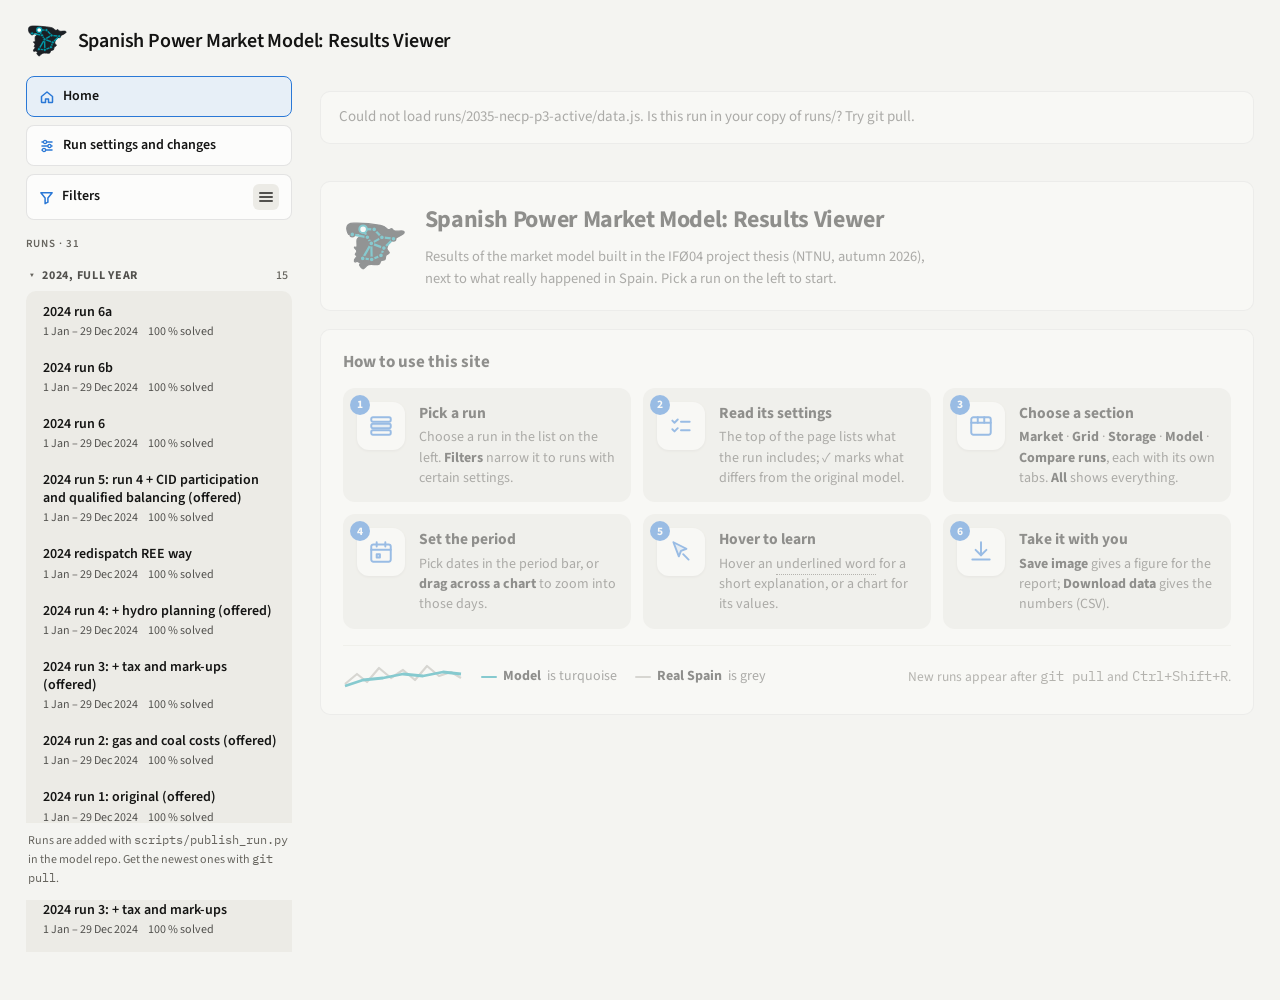
==== commit 6459b192: "Font: Source Sans 3 (Google Fonts) on the results viewer and the Run settings page, instead of Aveni" ====
--- a/index.html
+++ b/index.html
@@ -7,7 +7,7 @@
 <link rel="icon" type="image/svg+xml" href="logo.svg">
 <link rel="preconnect" href="https://fonts.googleapis.com">
 <link rel="preconnect" href="https://fonts.gstatic.com" crossorigin>
-<link rel="stylesheet" href="https://fonts.googleapis.com/css2?family=IBM+Plex+Mono:wght@400;500&family=Nunito+Sans:wght@400;500;600;700&display=swap">
+<link rel="stylesheet" href="https://fonts.googleapis.com/css2?family=IBM+Plex+Mono:wght@400;500&family=Source+Sans+3:wght@400;500;600;700&display=swap">
 <link rel="stylesheet" href="viewer.css">
 </head>
 <body>
@@ -347,15 +347,15 @@
         <div class="sec-head">
           <div>
             <h3>Balancing: the model's BAL stage vs REE's balancing markets</h3>
-            <p>The model's balancing price next to REE's balancing energy prices, and how much balancing energy REE used. Spain has no single balancing price: RR (replacement reserve) is the hourly market closest to the model's BAL stage; aFRR is the automatic reserve.</p>
+            <p>The model's balancing price next to REE's balancing energy prices, and how much balancing energy REE used. Spain has no single balancing price, so REE's line is one number per hour: the volume-weighted mean price of all balancing energy REE used (aFRR, mFRR and RR) in the hour's main direction, up prices if more was turned up than down, else down prices. The model's price is the cost of its last MW (marginal), REE's an average over all activations, so REE's line is somewhat less extreme. The table compares volumes and volume-weighted prices, up and down, per REE product and for the model.</p>
           </div>
         </div>
         <div class="legend" id="bal-legend"></div>
         <div class="chart" id="bal-chart"></div>
         <div class="legend pv-gap" id="bal-vol-legend"><span><i class="sw-line" style="background:var(--real)"></i>REE (aFRR + mFRR + RR)</span><span><i class="sw-line" style="background:var(--model)"></i>Model, balancing stage</span></div>
         <div id="bal-vol"></div>
-        <div class="table-wrap pv-gap"><table id="bal-table"></table></div>
-        <div class="table-wrap pv-gap"><table id="imb-table"></table></div>
+        <div id="bal-tables"></div>
+        <div class="tbl-block"><h4 class="tbl-h">What had to be balanced</h4><p class="tbl-sub">REE's net imbalance vs the model's forecast change after CID, over the days shown.</p><div class="table-wrap"><table id="imb-table"></table></div></div>
         <p class="fineprint">REE: e·sios indicators 680–683 (aFRR), 10394/10395 and 676/677 (mFRR; 10386/10387 in December), 1782–1784 (RR), 1338 (net imbalance). Prices are averaged over the hours with activation. Model: the balancing stage's change from the continuous intraday schedule, and the forecast change (load − wind − solar) it covers.</p>
       </section>
 
--- a/viewer.css
+++ b/viewer.css
@@ -32,7 +32,7 @@
   --mp-prov: #d6d3ca; --mp-label: #4f4c46; --mp-halo: #faf9f4; --mp-tsea: #d3e4ec; --mp-tland: #eef0e0;
   --relief-blend: multiply; --relief-op: 0.85; --soto: #c2410c; --mp-sel: #141413;
   --buy: #0f8f86; --sell: #c2410c;   /* storage: charges (buys) and discharges (sells); blue stays the model */
-  --font-ui: "Avenir Next", Avenir, "Nunito Sans", system-ui, -apple-system, "Segoe UI", sans-serif;   /* Avenir where installed (Mac); Nunito Sans (Google Fonts) is the free stand-in */
+  --font-ui: "Source Sans 3", system-ui, -apple-system, "Segoe UI", sans-serif;   /* Source Sans 3 (Google Fonts) on every system */
   --font-mono: "IBM Plex Mono", ui-monospace, Consolas, monospace;
 }
 @media (prefers-color-scheme: dark) {
@@ -267,6 +267,17 @@
 .ref-note { margin: 0 0 12px; padding: 8px 12px; border-radius: 6px; background: var(--note-bg); color: var(--note-ink); font-size: 13px; max-width: 110ch; }
 .ref-note b { font-weight: 600; }
 tr.total-row td { border-top: 1px solid var(--axis); font-weight: 600; }
+/* tables with a headline comparison: key rows (bold, larger), detail rows (muted) */
+tr.key-row td { font-weight: 600; font-size: 15px; }
+tr.key-row.model td:first-child { box-shadow: inset 3px 0 0 var(--model); }
+tr.key-row:not(.model) td:first-child { box-shadow: inset 3px 0 0 var(--real); }
+tr.sub-row td { color: var(--ink-2); font-size: 13.5px; }
+.pct-below { display: block; font-size: 12px; font-weight: 400; color: var(--muted); }
+tr.money-row.key td { font-weight: 600; border-top: 1px solid var(--axis); }
+/* a section's tables, each under its own heading, split by a line */
+.tbl-block { margin-top: 28px; padding-top: 18px; border-top: 1px solid var(--hair); }
+.tbl-h { margin: 0 0 2px; font-size: 18px; font-weight: 700; color: var(--ink); }
+.tbl-sub { margin: 0 0 10px; font-size: 13.5px; color: var(--ink-2); }
 .tip table { border-collapse: collapse; width: auto; }
 .tip td, .tip th { border: 0; padding: 1px 0 1px 12px; font-size: 13.5px; text-align: right; text-transform: none; letter-spacing: 0; }
 .tip td:first-child, .tip th:first-child { padding-left: 0; text-align: left; }
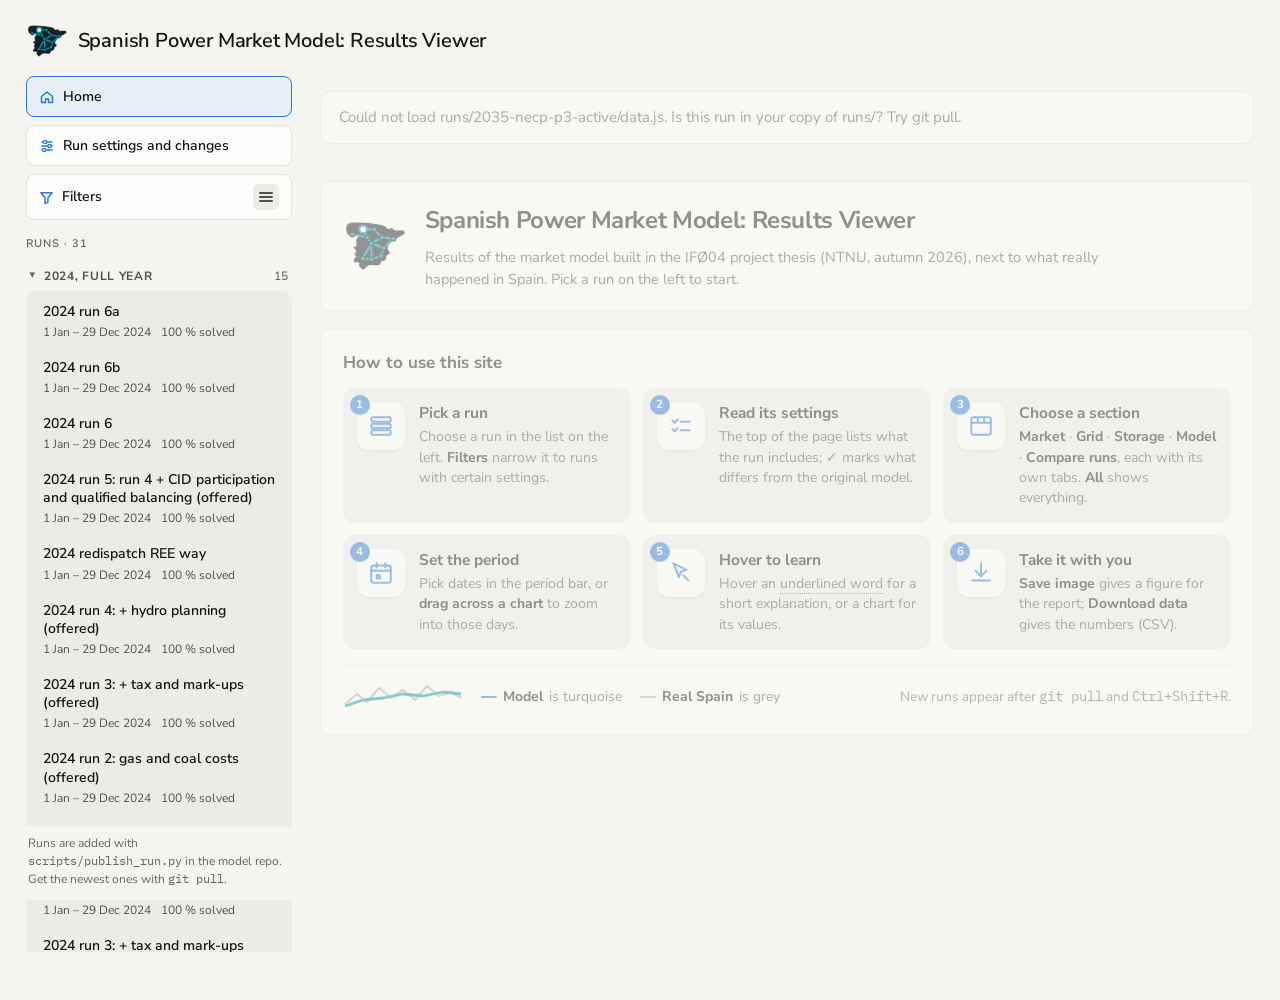
==== commit 9e298b4c: "Font: back to Avenir Next / Nunito Sans (reverts 6459b19) Co-Authored-By: Claude Opus 5.5 <noreply@a" ====
--- a/index.html
+++ b/index.html
@@ -7,7 +7,7 @@
 <link rel="icon" type="image/svg+xml" href="logo.svg">
 <link rel="preconnect" href="https://fonts.googleapis.com">
 <link rel="preconnect" href="https://fonts.gstatic.com" crossorigin>
-<link rel="stylesheet" href="https://fonts.googleapis.com/css2?family=IBM+Plex+Mono:wght@400;500&family=Source+Sans+3:wght@400;500;600;700&display=swap">
+<link rel="stylesheet" href="https://fonts.googleapis.com/css2?family=IBM+Plex+Mono:wght@400;500&family=Nunito+Sans:wght@400;500;600;700&display=swap">
 <link rel="stylesheet" href="viewer.css">
 </head>
 <body>
--- a/viewer.css
+++ b/viewer.css
@@ -32,7 +32,7 @@
   --mp-prov: #d6d3ca; --mp-label: #4f4c46; --mp-halo: #faf9f4; --mp-tsea: #d3e4ec; --mp-tland: #eef0e0;
   --relief-blend: multiply; --relief-op: 0.85; --soto: #c2410c; --mp-sel: #141413;
   --buy: #0f8f86; --sell: #c2410c;   /* storage: charges (buys) and discharges (sells); blue stays the model */
-  --font-ui: "Source Sans 3", system-ui, -apple-system, "Segoe UI", sans-serif;   /* Source Sans 3 (Google Fonts) on every system */
+  --font-ui: "Avenir Next", Avenir, "Nunito Sans", system-ui, -apple-system, "Segoe UI", sans-serif;   /* Avenir where installed (Mac); Nunito Sans (Google Fonts) is the free stand-in */
   --font-mono: "IBM Plex Mono", ui-monospace, Consolas, monospace;
 }
 @media (prefers-color-scheme: dark) {
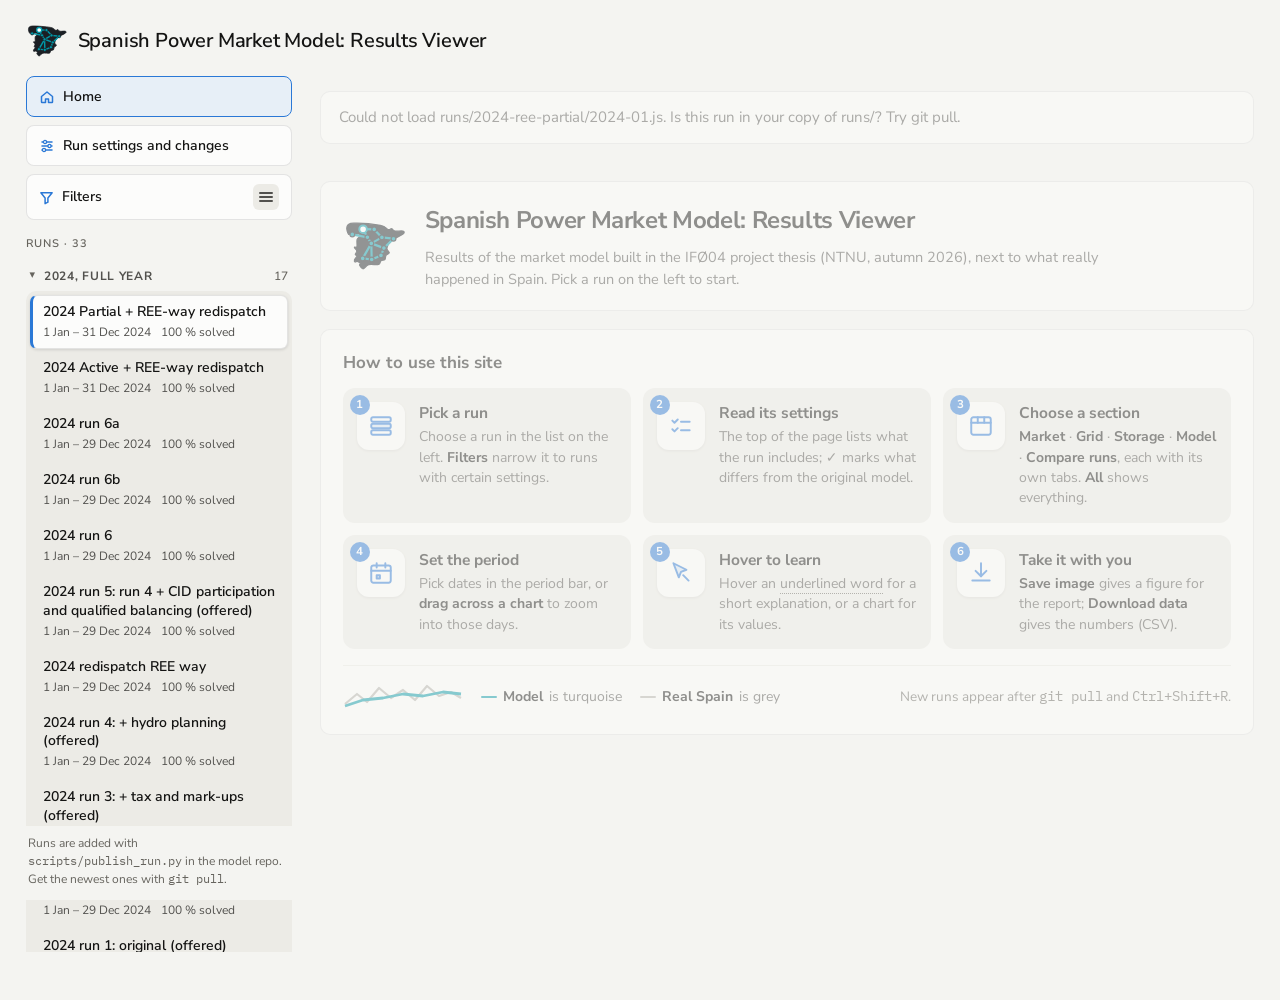
==== commit b0053f6e: "Redispatch vs REE: overall, phase I/II and real-time charts with fit metrics, cost by phase; REE's r" ====
--- a/index.html
+++ b/index.html
@@ -181,13 +181,15 @@
         <div class="legend" id="rd-legend"></div>
         <div id="rd-charts"></div>
         <div class="table-wrap pv-gap"><table id="rd-table"></table></div>
+        <div id="rd-phase-cost"></div>
         <p class="fineprint" id="rd-cost-note"></p>
         <h4 class="rd-h4">Extra cost of redispatch</h4>
         <div class="chart" id="rd-cost-chart"></div>
+        <div id="rd-cost-phases"></div>
         <h4 class="rd-h4">Why the difference?</h4>
         <div id="rd-why"></div>
         <p class="fineprint" id="rd-why-note"></p>
-        <p class="fineprint">Pooled to match the model's single redispatch stage: REE's technical constraints after the day-ahead market (phase I turns plants up or down for grid security, phase II rebalances) plus real-time constraints, Spanish peninsula, from e·sios (volumes 701–704, 720, 721; costs 1373–1376, 1723, 1724). REE pays what goes up its own bid including start-up costs, and refunds what goes down at its bid or the day-ahead price (P.O. 3.2, P.O. 14.4); the cost is the extra cost over the market, paid by consumers. Model: redispatch minus balancing over all units except the border flows, valued at the model's marginal costs; it includes grid losses, and failed redispatch hours have no value.</p>
+        <p class="fineprint">Pooled to match the model's single redispatch stage: REE's technical constraints after the day-ahead market (phase I turns plants up or down for grid security, phase II rebalances) plus real-time constraints, Spanish peninsula, from e·sios (volumes 701–704, 720, 721; costs 1373–1376) and, for real time, REE's per-unit records (I90; e·sios 1723, 1724 are gross payments). REE pays what goes up its own bid including start-up costs, and refunds what goes down at its bid or the day-ahead price (P.O. 3.2, P.O. 14.4); the cost is the extra cost over the market, paid by consumers. Model: redispatch minus balancing over all units except the border flows; it includes grid losses, and failed redispatch hours have no value. Its cost: REE-way runs on REE's measure (phase I/II from its own objective, real time settled with its bids and start-ups); other runs at the model's marginal costs. The phase blocks need a package with the split by phase.</p>
       </section>
 
       <section class="card" id="sec-grid" role="tabpanel" data-tabs="overview grid">
